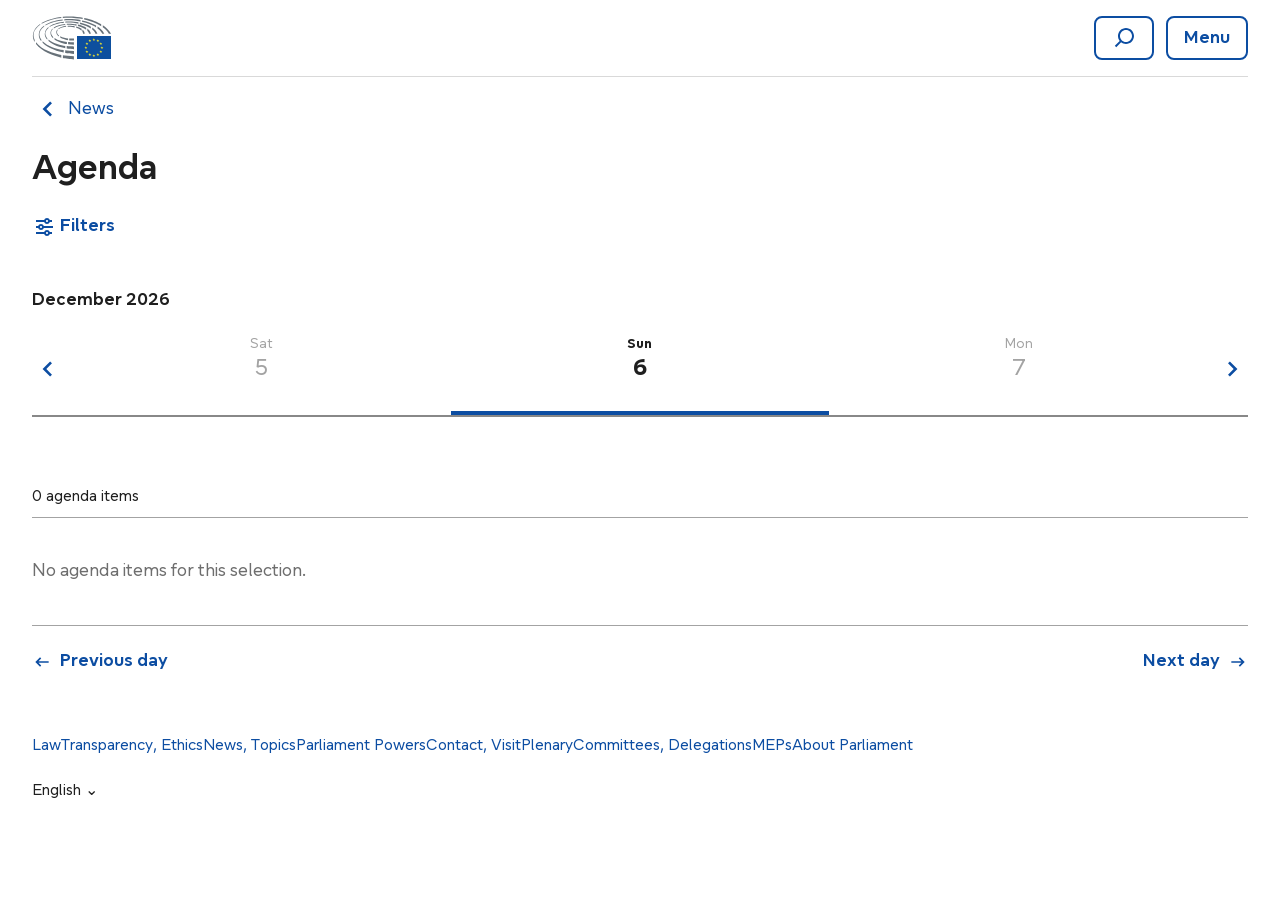
==== agenda-validated-mobile.html @ 8a0b5254 "EP prototype demo (desktop + mobile, one responsive site) Co-Authored-By: Claude Sonnet 5.5 <noreply" ====
<!DOCTYPE html>
<html lang="en">
<head>
<meta charset="UTF-8">
<meta name="viewport" content="width=380">
<title>EP Agenda — Validated version — Mobile (380px)</title>
<script>
  // Back to the desktop agenda when the window grows again — only if we got here from the desktop page (a mobile page opened directly stays mobile)
  (function () {
    var back = function () {
      var auto = false; try { auto = sessionStorage.getItem('agAutoMobile') === '1'; } catch (e) {}
      if (!auto) return;
      try { sessionStorage.removeItem('agAutoMobile'); } catch (e) {}
      location.replace('agenda-validated.html' + location.search + location.hash);
    };
    if (window.innerWidth >= 700) back();
    window.matchMedia('(min-width: 700px)').addEventListener('change', function (e) { if (e.matches) back(); });
  })();
</script>
<link rel="stylesheet" href="design-system/tokens/colors.css">
<link rel="stylesheet" href="design-system/tokens/spacing.css">
<link rel="stylesheet" href="design-system/tokens/typography.css">
<link rel="stylesheet" href="design-system/tokens/layout.css">
<link rel="stylesheet" href="agenda-components.css?v=82">
<link rel="stylesheet" href="agenda-validated.css?v=120">
<style>
  /* full-width page, no grey margins: the mobile layout fills whatever (narrow) window it is shown in */
  html, body { background: var(--ep-white); }
  body { margin: 0; }
  .m-frame { width: 100%; background: var(--ep-white); overflow: hidden; }
  .m-pad { padding-left: var(--ep-size-32); padding-right: var(--ep-size-32); }
  .m-header { display: flex; align-items: center; justify-content: space-between; padding-top: var(--ep-size-16); padding-bottom: var(--ep-size-16); }
  .m-header img { height: 44px; display: block; }
  .m-btns { display: flex; gap: var(--ep-size-12); }
  .m-btn { min-width: 44px; height: 44px; background: var(--ep-white); border: 2px solid var(--ep-blue-500); border-radius: var(--ep-radius-xs); color: var(--ep-blue-500); font-size: var(--ep-body-l-size); font-weight: 600; display: flex; align-items: center; justify-content: center; padding: 0 var(--ep-padding-l); }
  .m-sep { border-top: 1px solid var(--ep-grey-200); }
  .m-back { display: flex; align-items: center; gap: var(--ep-size-4); padding: var(--ep-size-16) 0; font-size: var(--ep-body-l-size); }
  h1 { margin: var(--ep-size-8) 0 var(--ep-size-24); font-size: var(--ep-heading-3xl-size); } /* 24px H1 -> Filters (redline) */
  .day-accordion-header { padding: var(--ep-size-16) 0; }
  .day-accordion-title { font-size: var(--ep-body-l-size); line-height: var(--ep-body-l-line); }
  /* Redline: Filters row is 24px high; 48px from Filters to the month label (24px to the panel when it is open) */
  /* Filters = full-screen cover-up on mobile (never an inline expand — hence no chevron on the toggle) */
  .m-filters-panel { position: fixed; top: 0; bottom: 0; left: 50%; transform: translateX(-50%); width: min(380px, 100%); background: var(--ep-white); z-index: 100; display: flex; flex-direction: column; }
  .m-filters-panel[hidden] { display: none; }
  .m-panel-header { display: flex; align-items: center; justify-content: space-between; padding: var(--ep-size-16) var(--ep-size-32); border-bottom: 1px solid var(--ep-grey-200); flex-shrink: 0; }
  .m-panel-back { appearance: none; background: none; border: none; cursor: pointer; display: inline-flex; align-items: center; gap: var(--ep-size-4); padding: 0; margin-left: calc(-1 * var(--ep-size-8)); font-family: var(--ep-font-family); font-size: var(--ep-body-l-size); font-weight: 600; color: var(--ep-blue-500); }
  .m-panel-back:hover { color: var(--ep-blue-800); }
  .m-panel-body { flex: 1; overflow-y: auto; padding: var(--ep-size-24) var(--ep-size-32) var(--ep-size-32); }
  .m-panel-footer { flex-shrink: 0; padding: var(--ep-size-16) var(--ep-size-32); border-top: 1px solid var(--ep-grey-200); }
  .m-cta { appearance: none; width: 100%; height: 52px; margin: 0; border: none; border-radius: var(--ep-radius-xs); background: var(--ep-blue-500); color: var(--ep-white); font-family: var(--ep-font-family); font-size: var(--ep-body-l-size); font-weight: 700; cursor: pointer; }
  .m-cta:hover { background: var(--ep-blue-800); }
  .ftoggle { height: var(--ep-size-24); line-height: var(--ep-size-24); font-weight: 600; font-size: var(--ep-body-l-size); display: flex; align-items: center; margin-bottom: var(--ep-size-48); }
  .ag-month { margin-top: 0; }
  .pagination { gap: var(--ep-gap-s); } .nav-btn { padding: var(--ep-padding-3xs) var(--ep-gap-s); } .nav-label { display: none; } /* mobile pagination: arrows only */
  body.is-range .ag-back { margin-top: 0; } /* Filters already carries the 48px */
  .ag-back { font-size: var(--ep-body-l-size); display: inline-flex; align-items: center; gap: var(--ep-size-8); margin-bottom: var(--ep-size-8); }
  .ag-day { flex-basis: calc(100% / 3); } /* 3 days visible on mobile */
  .ag-foot { display: flex; justify-content: space-between; padding-top: var(--ep-size-24); font-size: var(--ep-body-l-size); font-weight: 600; }
  .ag-foot a { display: inline-flex; align-items: center; gap: var(--ep-size-8); }
  .ag-footer { margin-top: var(--ep-size-32); padding-top: var(--ep-size-32); padding-bottom: var(--ep-size-32); }
  .ag-footer-nav { margin-bottom: var(--ep-size-24); }
</style>
</head>
<body>
<div class="m-frame">
  <header class="m-header m-pad">
    <a href="mobile-frame.html?p=homepage.html" aria-label="European Parliament — home"><img src="design-system/Ep_logo_mute.svg" alt="European Parliament"></a>
    <div class="m-btns"><button class="m-btn" type="button" aria-label="Search"><svg class="icon icon-24" viewBox="0 0 24 24"><path d="M13.99,2c-4.42,0-8,3.58-8,8,0,1.85.63,3.55,1.69,4.9l-4.85,4.85,1.41,1.41,4.85-4.85c1.35,1.05,3.05,1.69,4.9,1.69,4.42,0,8-3.58,8-8S18.41,2,13.99,2ZM13.99,16c-3.31,0-6-2.69-6-6s2.69-6,6-6,6,2.69,6,6-2.69,6-6,6Z"/></svg></button><button class="m-btn" type="button">Menu</button></div>
  </header>
  <div class="m-pad">
    <div class="m-sep"></div>
    <a class="m-back" href="#"><svg class="icon icon-32" viewBox="0 0 24 24"><polygon points="13.58 6.33 7.92 11.99 13.58 17.65 14.99 16.24 10.75 11.99 14.99 7.75 13.58 6.33"/></svg> News</a>
    <h1>Agenda</h1>
    <button class="ag-link-btn ftoggle" id="agFiltersToggle" type="button" aria-haspopup="dialog" aria-controls="agFilters"><svg class="icon icon-24" viewBox="0 0 24 24"><path d="M20.01,17.01h-2.19c-.41-1.16-1.51-2-2.82-2s-2.4.84-2.82,2H4v2h8.18c.41,1.16,1.51,2,2.82,2s2.4-.84,2.82-2h2.19v-2ZM15,19.01c-.55,0-1-.45-1-1s.45-1,1-1,1,.45,1,1-.45,1-1,1Z"/><path d="M21,11.01h-9.18c-.41-1.16-1.51-2-2.82-2s-2.4.84-2.82,2h-2.18v2h2.18c.41,1.16,1.51,2,2.82,2s2.4-.84,2.82-2h9.18v-2ZM9,13.01c-.55,0-1-.45-1-1s.45-1,1-1,1,.45,1,1-.45,1-1,1Z"/><path d="M20.01,5.01h-2.19c-.41-1.16-1.51-2-2.82-2s-2.4.84-2.82,2H4v2h8.18c.41,1.16,1.51,2,2.82,2s2.4-.84,2.82-2h2.19v-2ZM15,7.01c-.55,0-1-.45-1-1s.45-1,1-1,1,.45,1,1-.45,1-1,1Z"/></svg> Filters</button>

    <aside class="m-filters-panel" id="agFilters" role="dialog" aria-modal="true" aria-label="Filters" hidden>
      <div class="m-panel-header">
        <button class="m-panel-back" id="agFiltersBack" type="button"><svg class="icon icon-32" viewBox="0 0 24 24" aria-hidden="true"><polygon points="13.58 6.33 7.92 11.99 13.58 17.65 14.99 16.24 10.75 11.99 14.99 7.75 13.58 6.33"/></svg>Back</button>
        <a href="#" id="agClear" hidden>Clear filters ✕</a>
      </div>
      <div class="m-panel-body">
        <div class="ag-filter-group ag-filter-group--inline"><h3>Agenda view</h3>
        <label class="ag-opt"><input type="radio" name="agView" value="all" checked> All events</label>
        <label class="ag-opt"><input type="radio" name="agView" value="highlights"> Highlights</label></div>
        <div class="ag-filter-group"><h3>Event types</h3><div id="agTypes"></div></div>
        <div class="ag-filter-group"><h3>Date</h3>
        <div class="ag-field"><label class="ag-field-label" for="agFrom">From</label>
          <div class="dp-native-control"><input type="date" id="agFrom" class="dp-native-input"><span class="dp-native-icon" aria-hidden="true"><svg class="icon icon-20" viewBox="0 0 24 24"><path d="M16,5.01v-1h-2v1h-4v-1h-2v1h-3.99v15h15.99V5.01h-4ZM8,7.01v1h2v-1h4v1h2v-1h2v2H6.02v-2h1.99ZM6.02,18.01v-7h11.99v7H6.02Z"/></svg></span></div></div>
        <div class="ag-field"><label class="ag-field-label" for="agTo">To</label>
          <div class="dp-native-control"><input type="date" id="agTo" class="dp-native-input"><span class="dp-native-icon" aria-hidden="true"><svg class="icon icon-20" viewBox="0 0 24 24"><path d="M16,5.01v-1h-2v1h-4v-1h-2v1h-3.99v15h15.99V5.01h-4ZM8,7.01v1h2v-1h4v1h2v-1h2v2H6.02v-2h1.99ZM6.02,18.01v-7h11.99v7H6.02Z"/></svg></span></div></div></div>
      </div>
      <div class="m-panel-footer"><button class="m-cta" id="agShow" type="button">Show results</button></div>
    </aside>

    <p class="ag-month" id="agMonth"></p>
    <div class="ag-week" id="agWeekNav">
      <button class="ag-week-arrow" id="agPrevWeek" type="button" aria-label="Previous week"><svg class="icon icon-32" viewBox="0 0 24 24"><polygon points="13.58 6.33 7.92 11.99 13.58 17.65 14.99 16.24 10.75 11.99 14.99 7.75 13.58 6.33"/></svg></button>
      <div class="ag-week-days" id="agWeekDays"></div>
      <button class="ag-week-arrow" id="agNextWeek" type="button" aria-label="Next week"><svg class="icon icon-32" viewBox="0 0 24 24"><polygon points="10.42 6.33 16.08 11.99 10.42 17.65 9.01 16.24 13.25 11.99 9.01 7.75 10.42 6.33"/></svg></button>
    </div>
      <div class="ag-today-row"><button class="ag-center" id="agCenter" type="button" aria-label="Center on today"><span>Today</span><svg class="icon icon-20 ag-center-icon" viewBox="0 0 24 24" aria-hidden="true"><path d="M19.77 11.32A7.8 7.8 0 1 1 15.66 5.11" fill="none" stroke="currentColor" stroke-width="2" stroke-linecap="butt"/><path d="M18.58 6.66L12.93 7.06L15.75 1.76Z" fill="currentColor" stroke="none"/></svg></button></div>
    <a href="#" class="ag-back" id="agBack" hidden><svg class="icon icon-20" viewBox="0 0 24 24"><polygon points="20 11.01 7.83 11.01 11.08 7.76 9.66 6.35 4 12.01 9.66 17.67 11.07 16.25 7.83 13.01 20 13.01 20 11.01"/></svg> Back to single day</a>
    <div class="ag-meta"><p class="ag-count" id="agCount"></p></div>
      <hr class="divider" id="agRule">
    <div id="agList"></div>
    <nav class="pagination" id="agPager" aria-label="Pagination" hidden></nav>
    <nav class="ag-foot" id="agFoot" aria-label="Day navigation"></nav>
    <p class="ag-download"><svg class="icon icon-24" viewBox="0 0 24 24" style="color:var(--ep-blue-500)"><path d="M14.41,4.01H5v16h14v-11.41l-4.59-4.59ZM14,6.42l2.59,2.59h-2.59v-2.59ZM7,18.01V6.01h5s0,5,0,5h5v7H7Z"/></svg><a href="#" id="agDownload"></a></p>
  </div>
  <footer class="ag-footer m-pad">
    <div class="ag-footer-nav"><a href="#">Law</a><a href="#">Transparency, Ethics</a><a href="#">News, Topics</a><a href="#">Parliament Powers</a><a href="#">Contact, Visit</a><a href="#">Plenary</a><a href="#">Committees, Delegations</a><a href="#">MEPs</a><a href="#">About Parliament</a></div>
    <span class="ag-lang">English ⌄</span>
  </footer>
</div>
<script src="agenda-validated.js?v=120"></script>
</body>
</html>
---- design-system/tokens/colors.css ----
/*
  EP Design System — Color Tokens
  Source: design system reference tables (2026-09-04). Valeurs officielles.
*/

:root {
  /* Core Blue */
  --ep-blue-800: #012657; /* Buttons and links hover or focus states */
  --ep-blue-500: #0C4DA2; /* Default blue for most interactive elements */
  --ep-blue-200: #A9C5E8; /* Subtle UI accents in dark backgrounds */
  --ep-blue-100: #F2F8FF; /* Light backgrounds */

  /* Core Grey */
  --ep-grey-900: #1F1F1F; /* Dark text: headings and body text; interactive icons */
  --ep-grey-600: #6E6E6E; /* Secondary text */
  --ep-grey-500: #888888; /* Borders */
  --ep-grey-400: #A3A3A3; /* Separators; subtle UI accents */
  --ep-grey-200: #D9D9D9; /* Light background elements; inactive states */
  --ep-grey-100: #F2F2F2; /* Light backgrounds; inactive states backgrounds */
  --ep-white: #FFFFFF; /* Icons and text on dark backgrounds */

  /* Accent */
  --ep-purple-500: #681DA8; /* Visited links */
  --ep-accent-blue-500: #1E6CFF; /* Buttons and links active/focus state on light backgrounds */
  --ep-yellow-500: #FFF200; /* Subtle highlights; focus state on dark backgrounds */

  /* Alert — Red (Error) */
  --ep-red-100: #FFF3F2; /* Error message background */
  --ep-red-200: #FCB3B3; /* Error (disabled) states */
  --ep-red-500: #ED0000; /* Critical notifications elements */
  --ep-red-600: #C20000; /* Serious errors, critical notifications text */
  --ep-red-700: #960000; /* Error (hover) states */

  /* Alert — Orange (Warning) */
  --ep-orange-100: #FFF8F2; /* Warning message background */
  --ep-orange-500: #FB6B00; /* High-priority warning elements */
  --ep-orange-600: #A54500; /* High-priority warning text */

  /* Alert — Green (Success) */
  --ep-green-100: #F1FFF2; /* Success message background */
  --ep-green-500: #007800; /* Positive notifications elements */
  --ep-green-600: #006800; /* Prominent success text messages, positive notifications text */
}
---- design-system/tokens/spacing.css ----
/*
  EP Design System — Spacing Tokens
  Source: design system reference tables (2026-09-04). Valeurs officielles.
  Global tokens (ep-size-*) map to Padding, Radius, Gap and Margin alias tokens.
*/

:root {
  /* Global tokens */
  --ep-size-0: 0rem;
  --ep-size-1: 0.0625rem;
  --ep-size-2: 0.125rem;
  --ep-size-4: 0.25rem;
  --ep-size-8: 0.5rem;
  --ep-size-10: 0.625rem;
  --ep-size-12: 0.75rem;
  --ep-size-14: 0.875rem;
  --ep-size-16: 1rem;
  --ep-size-18: 1.125rem;
  --ep-size-20: 1.25rem;
  --ep-size-24: 1.5rem;
  --ep-size-28: 1.75rem;
  --ep-size-32: 2rem;
  --ep-size-36: 2.25rem;
  --ep-size-40: 2.5rem;
  --ep-size-44: 2.75rem;
  --ep-size-48: 3rem;
  --ep-size-56: 3.5rem;
  --ep-size-64: 4rem;
  --ep-size-80: 5rem;
  --ep-size-96: 6rem;
  --ep-size-160: 10rem;

  /* Gap (alias) */
  --ep-gap-2xs: var(--ep-size-4);   /* 4px */
  --ep-gap-xs: var(--ep-size-8);    /* 8px */
  --ep-gap-s: var(--ep-size-16);    /* 16px */
  --ep-gap-m: var(--ep-size-24);    /* 24px */
  --ep-gap-l: var(--ep-size-32);    /* 32px */
  --ep-gap-xl: var(--ep-size-48);   /* 48px */

  /* Margin (alias) */
  --ep-margin-3xs: var(--ep-size-4);   /* 4px */
  --ep-margin-2xs: var(--ep-size-8);   /* 8px */
  --ep-margin-xs: var(--ep-size-16);   /* 16px */
  --ep-margin-s: var(--ep-size-24);    /* 24px */
  --ep-margin-m: var(--ep-size-32);    /* 32px */
  --ep-margin-l: var(--ep-size-48);    /* 48px */
  --ep-margin-xl: var(--ep-size-64);   /* 64px */
  --ep-margin-2xl: var(--ep-size-96);  /* 96px */

  /* Padding (alias) */
  --ep-padding-3xs: var(--ep-size-4);   /* 4px */
  --ep-padding-2xs: var(--ep-size-8);   /* 8px */
  --ep-padding-xs: var(--ep-size-10);   /* 10px */
  --ep-padding-m: var(--ep-size-14);    /* 14px */
  --ep-padding-l: var(--ep-size-16);    /* 16px */
  --ep-padding-xl: var(--ep-size-24);   /* 24px */
  --ep-padding-2xl: var(--ep-size-32);  /* 32px */
  --ep-padding-3xl: var(--ep-size-48);  /* 48px */

  /* Radius (alias) */
  --ep-radius-2xs: var(--ep-size-4);  /* 4px */
  --ep-radius-xs: var(--ep-size-8);   /* 8px */
  --ep-radius-s: var(--ep-size-12);   /* 12px */
}
---- design-system/tokens/typography.css ----
/*
  EP Design System — Typography Tokens
  Source: design system reference tables (2026-09-04). Valeurs officielles.
  Font: Europea (variable) — files in design-system/fonts/
*/

@font-face {
  font-family: "Europea";
  src: url("../fonts/europeaweb.woff2") format("woff2-variations"),
       url("../fonts/europeaweb.woff2") format("woff2");
  font-weight: 100 900;
  font-style: normal;
  font-display: swap;
}

:root {
  --ep-font-family: "Europea", sans-serif;

  /* Headings */
  --ep-heading-3xl-size: 2.25rem;   /* 36px — H1 */
  --ep-heading-3xl-line: 2.625rem;  /* 42px */

  --ep-heading-2xl-size: 1.75rem;   /* 28px — H2 */
  --ep-heading-2xl-line: 2.375rem;  /* 38px */

  --ep-heading-xl-size: 1.5rem;     /* 24px — H3 */
  --ep-heading-xl-line: 1.75rem;    /* 28px */

  --ep-heading-l-size: 1.25rem;     /* 20px — H4 */
  --ep-heading-l-line: 1.75rem;     /* 28px */

  --ep-heading-m-size: 1.125rem;    /* 18px — H5 */
  --ep-heading-m-line: 1.5rem;      /* 24px */

  --ep-heading-s-size: 1rem;        /* 16px — H6 */
  --ep-heading-s-line: 1.5rem;      /* 24px */

  /* Body text */
  --ep-body-2xl-size: 1.75rem;      /* 28px — Lead paragraph */
  --ep-body-2xl-line: 2.188rem;     /* 35px */

  --ep-body-xl-size: 1.25rem;       /* 20px — Secondary paragraph */
  --ep-body-xl-line: 1.75rem;       /* 28px */

  --ep-body-l-size: 1.125rem;       /* 18px — Body paragraph */
  --ep-body-l-line: 1.75rem;        /* 28px */

  --ep-body-m-size: 1rem;           /* 16px — Supporting paragraph */
  --ep-body-m-line: 1.5rem;         /* 24px */

  --ep-body-s-size: 0.875rem;       /* 14px — Meta / caption */
  --ep-body-s-line: 1.25rem;        /* 20px */
}

/* Headings */
.ep-heading-3xl { font-family: var(--ep-font-family); font-size: var(--ep-heading-3xl-size); line-height: var(--ep-heading-3xl-line); font-weight: 600; }
.ep-heading-2xl { font-family: var(--ep-font-family); font-size: var(--ep-heading-2xl-size); line-height: var(--ep-heading-2xl-line); font-weight: 600; }
.ep-heading-xl  { font-family: var(--ep-font-family); font-size: var(--ep-heading-xl-size);  line-height: var(--ep-heading-xl-line);  font-weight: 600; }
.ep-heading-l   { font-family: var(--ep-font-family); font-size: var(--ep-heading-l-size);   line-height: var(--ep-heading-l-line);   font-weight: 600; }
.ep-heading-m   { font-family: var(--ep-font-family); font-size: var(--ep-heading-m-size);   line-height: var(--ep-heading-m-line);   font-weight: 600; }
.ep-heading-s   { font-family: var(--ep-font-family); font-size: var(--ep-heading-s-size);   line-height: var(--ep-heading-s-line);   font-weight: 600; }

/* Body text */
.ep-body-2xl { font-family: var(--ep-font-family); font-size: var(--ep-body-2xl-size); line-height: var(--ep-body-2xl-line); font-weight: 400; } /* Lead paragraph — hero sections, banners, 1–3 lines */
.ep-body-xl  { font-family: var(--ep-font-family); font-size: var(--ep-body-xl-size);  line-height: var(--ep-body-xl-line);  font-weight: 400; } /* Secondary paragraph — intro text, highlighted blocks */
.ep-body-l   { font-family: var(--ep-font-family); font-size: var(--ep-body-l-size);   line-height: var(--ep-body-l-line);   font-weight: 400; } /* Body paragraph — primary content-heavy text */
.ep-body-m   { font-family: var(--ep-font-family); font-size: var(--ep-body-m-size);   line-height: var(--ep-body-m-line);   font-weight: 400; } /* Supporting paragraph — sidebars, card descriptions */
.ep-body-s   { font-family: var(--ep-font-family); font-size: var(--ep-body-s-size);   line-height: var(--ep-body-s-line);   font-weight: 400; } /* Meta / caption — captions, disclaimers, timestamps */
---- design-system/tokens/layout.css ----
/*
  EP Design System — Layout / Grid Tokens
  Source: design system reference (2026-09-04).
  12-column grid, gap always 16px/1rem between columns (⚠️ the doc's own
  illustrations show 32px by mistake — correct value confirmed as 16px).
*/

:root {
  --ep-grid-columns: 12;
  --ep-grid-gap: 1rem; /* 16px — corrected from doc illustration error (32px) */

  --ep-breakpoint-sm: 480px;
  --ep-breakpoint-lg: 1176px;
}

.ep-grid {
  display: grid;
  grid-template-columns: repeat(var(--ep-grid-columns), 1fr);
  gap: var(--ep-grid-gap);
}

@media (max-width: 479px) {
  .ep-grid { grid-template-columns: 1fr; }
  .ep-grid > * { grid-column: 1 / -1 !important; }
}

.ep-col-3  { grid-column: span 3; }
.ep-col-4  { grid-column: span 4; }
.ep-col-6  { grid-column: span 6; }
.ep-col-8  { grid-column: span 8; }
.ep-col-12 { grid-column: span 12; }
---- agenda-components.css ----
/* Extracted verbatim from agenda-daily-committees-8.html — the shared component CSS (header, breadcrumb, h1, day-accordion + day-badge + dividers, event-item, day-nav, download-line, footer…). */
  * { box-sizing: border-box; }
  body {
    font-family: var(--ep-font-family);
    background: var(--ep-white);
    color: var(--ep-grey-900);
    margin: 0;
  }
  a { color: var(--ep-blue-500); }

  .wrap {
    max-width: 1176px;
    margin: 0 auto;
    padding: 0 var(--ep-size-24);
  }

  /* --- Header --- */
  .site-header-inner {
    display: flex;
    align-items: center;
    justify-content: space-between;
    padding-top: var(--ep-size-16);
    padding-bottom: var(--ep-size-16);
    border-bottom: var(--ep-size-2) solid var(--ep-grey-200); /* 2px — same content-width box as .results-bar, not the padded .wrap box */
  }
  .logo {
    display: flex;
    align-items: center;
    text-decoration: none;
    color: var(--ep-grey-900);
  }
  .logo-header {
    width: 199px;
    height: 46px;
    display: block;
  }
  .logo-text {
    display: flex;
    flex-direction: column;
    font-weight: 600;
    font-size: 18px;
    line-height: 24px;
    color: var(--ep-grey-600); /* #6E6E6E */
  }
  .site-header-actions {
    display: flex;
    align-items: center;
    gap: var(--ep-size-16);
  }
  .search-bar.search-bar--header {
    width: 420px;
    margin-bottom: 0;
  }
  .site-header-actions .menu-btn {
    min-height: var(--ep-size-44); /* match search-bar height */
    box-sizing: border-box;
  }
  .menu-btn {
    display: inline-flex;
    align-items: center;
    gap: var(--ep-size-8);
    background: var(--ep-white);
    border: var(--ep-size-2) solid var(--ep-blue-500);
    border-radius: var(--ep-radius-xs);
    padding: var(--ep-padding-2xs) var(--ep-padding-l);
    font-family: var(--ep-font-family);
    font-size: var(--ep-body-l-size); /* 18px */
    font-weight: 600;
    color: var(--ep-blue-500);
    cursor: pointer;
  }

  /* --- Icons (ep-iconography — solid fill, viewBox 0 0 24 24) --- */
  .icon {
    display: inline-block;
    flex-shrink: 0;
    fill: currentColor;
  }
  .icon-16 { width: 16px; height: 16px; }
  .icon-20 { width: 20px; height: 20px; }
  .icon-24 { width: 24px; height: 24px; }
  .icon-28 { width: 28px; height: 28px; }

  .breadcrumb {
    display: flex;
    align-items: center;
    gap: var(--ep-size-8);
    padding-top: var(--ep-size-16);
    font-size: var(--ep-body-m-size); /* 1rem / 16px */
    color: var(--ep-grey-900);
  }
  .breadcrumb a { color: var(--ep-blue-500); text-decoration: none; }
  .breadcrumb a:hover { text-decoration: underline; }
  .breadcrumb .crumb-sep { display: inline-flex; color: var(--ep-grey-900); }
  .breadcrumb .crumb-ellipsis { color: var(--ep-grey-600); }

  h1 {
    font-family: var(--ep-font-family);
    font-size: var(--ep-heading-3xl-size);
    line-height: var(--ep-heading-3xl-line);
    font-weight: 600;
    margin: var(--ep-size-48) 0 var(--ep-size-48); /* 48px above and below */
  }

  /* --- Search bar — input + button merged into one control (see visual-tests/date-picker.html .dp-control) --- */
  .search-bar {
    display: flex;
    align-items: stretch;
    min-height: var(--ep-size-44); /* 44px */
    border: var(--ep-size-2) solid var(--ep-grey-500); /* 2px */
    border-radius: var(--ep-radius-xs);
    background: var(--ep-white);
    overflow: hidden;
    margin-bottom: var(--ep-size-16);
  }
  .search-bar:focus-within {
    outline: 2px solid var(--ep-accent-blue-500);
    outline-offset: 2px;
  }
  .search-bar input[type="search"] {
    flex: 1;
    min-width: 0;
    border: none;
    outline: none;
    background: none;
    font-family: var(--ep-font-family);
    font-size: var(--ep-body-l-size);
    padding: 0 var(--ep-padding-l);
    color: var(--ep-grey-900);
  }
  .search-btn {
    display: inline-flex;
    align-items: center;
    gap: var(--ep-size-8);
    background: var(--ep-blue-500);
    color: var(--ep-white);
    border: none;
    flex-shrink: 0;
    padding: 0 var(--ep-padding-xl);
    font-family: var(--ep-font-family);
    font-size: var(--ep-body-l-size);
    font-weight: 600;
    cursor: pointer;
  }
  .search-btn:hover { background: var(--ep-blue-800); }

  /* --- Tabs (EP tabs component — see visual-tests/tabs.html) --- */
  .tabs {
    display: inline-flex;
    align-items: center;
    border-bottom: 2px solid var(--ep-grey-200);
    margin-bottom: var(--ep-size-32);
  }
  .tab {
    appearance: none;
    background: none;
    border: none;
    cursor: pointer;
    font-family: var(--ep-font-family);
    font-size: var(--ep-body-l-size);
    line-height: var(--ep-body-l-line);
    color: var(--ep-blue-500);
    padding: var(--ep-padding-2xs) var(--ep-padding-l); /* 8px 16px */
    border-radius: var(--ep-radius-2xs) var(--ep-radius-2xs) 0 0;
    margin-bottom: -2px;
    transition: background-color 120ms ease, color 120ms ease;
  }
  .tab:hover { background: var(--ep-blue-100); color: var(--ep-grey-900); }
  .tab.is-selected {
    color: var(--ep-grey-900);
    font-weight: 600;
    border-bottom: 4px solid var(--ep-blue-500);
  }
  .tab.is-selected:hover { background: var(--ep-blue-100); color: var(--ep-grey-900); }
  .tab-panel { margin-top: var(--ep-size-32); }
  .tab-panel[hidden] { display: none; }
  .tab-panel-placeholder {
    font-family: var(--ep-font-family);
    font-size: var(--ep-body-l-size);
    line-height: var(--ep-body-l-line);
    color: var(--ep-grey-600);
    margin: 0;
  }
  /* Committees/Delegations collapse entirely when inactive (hidden attribute, not
     reserved visibility) — each is now its own standalone row in the panel, so there's
     no sibling in the same row whose layout would jump when they appear/disappear. */
  /* --- Week day nav (based on .tabs) --- */
  /* Timeline grows to fill the row; the Calendar button sits fixed-width at the end. */
  .week-nav {
    display: flex;
    gap: var(--ep-grid-gap); /* 16px */
    align-items: center;
  }
  /* visibility (not display) toggled — the row's height stays reserved so nothing
     below it jumps when the link appears/disappears */
  .back-to-current {
    appearance: none;
    background: none;
    border: none;
    cursor: pointer;
    display: inline-flex;
    align-items: center;
    gap: var(--ep-size-8);
    margin-top: var(--ep-size-8); /* 8px below the timeline's divider */
    margin-bottom: var(--ep-size-16); /* 16px above the filters/column-header row */
    padding: 0;
    font-family: var(--ep-font-family);
    font-size: 14px;
    line-height: 20px;
    font-weight: 400;
    color: var(--ep-blue-500);
    visibility: hidden;
    opacity: 0;
    /* Fading out: opacity animates first, visibility switches to hidden only once
       that's done (so it doesn't just vanish mid-fade). Fading in overrides this
       below with no delay. */
    transition: opacity 200ms ease, visibility 0s linear 200ms;
  }
  .back-to-current:hover { color: var(--ep-blue-800); }
  .back-to-current.is-visible {
    visibility: visible;
    opacity: 1;
    transition: opacity 200ms ease;
  }
  .week-nav-days-col { flex: 1; min-width: 0; }
  /* The pill's own 16px top padding already creates the label-to-text gap, so the
     label itself needs no extra margin — avoids doubling up to 32px. */
  .week-nav-days-col .dp-native-label { margin-bottom: 0; }
  .week-nav-days {
    display: flex;
    align-items: center;
    gap: var(--ep-size-16);
    min-height: var(--ep-size-44);
    border-bottom: 2px solid var(--ep-grey-500); /* same grey as the select outline, for visibility */
  }
  /* --- Calendar button + date-range picker dropdown --- */
  .calendar-wrap { position: relative; flex-shrink: 0; }
  .calendar-toggle {
    appearance: none;
    display: inline-flex;
    align-items: center;
    gap: var(--ep-size-8);
    height: var(--ep-size-44);
    padding: 0 var(--ep-padding-l);
    border: var(--ep-size-2) solid var(--ep-blue-500);
    border-radius: var(--ep-radius-xs);
    background: var(--ep-white);
    color: var(--ep-blue-500);
    font-family: var(--ep-font-family);
    font-size: var(--ep-body-l-size);
    font-weight: 600;
    cursor: pointer;
  }
  .calendar-toggle:hover { background: var(--ep-blue-100); }
  .calendar-toggle .icon { color: var(--ep-blue-500); }
  .calendar-toggle-chevron { transition: transform 120ms ease; }
  .calendar-toggle[aria-expanded="true"] .calendar-toggle-chevron { transform: rotate(180deg); }

  .calendar-panel {
    position: absolute;
    top: calc(100% + var(--ep-margin-2xs)); /* 8px, matches the DS date-picker's own popup offset */
    right: 0;
    z-index: 30;
    display: flex;
    background: var(--ep-white);
    border: var(--ep-size-1) solid var(--ep-grey-500);
    border-radius: var(--ep-radius-xs);
    box-shadow: 0 4px 16px rgba(0, 0, 0, 0.16);
    overflow: hidden;
  }
  .calendar-panel[hidden] { display: none; }

  /* --- Calendar body — matches the DS Date picker spec (see visual-tests/date-picker.html):
       dp-nav/dp-select/dp-weekdays/dp-days/dp-day tokens, spacing and colours. The
       range-display header and the shortcuts rail below are this page's own addition
       on top of that spec (the spec itself is single-date, with no range or shortcuts). --- */
  /* 360px rather than the DS reference's 320px — with two selects (month AND year)
     side by side instead of a single field, 320 left "2026" clipped behind the
     chevron icon; the DS spec itself doesn't fix a container width. */
  .calendar-body { width: 360px; padding: var(--ep-padding-xl) var(--ep-padding-2xs); } /* 24px top/bottom, 8px sides */
  .calendar-range-display { display: flex; gap: var(--ep-gap-s); margin: 0 var(--ep-padding-2xs) var(--ep-size-48); }
  .cal-range-field { flex: 1; min-width: 0; }
  .cal-range-field label {
    display: block;
    margin-bottom: var(--ep-size-4);
    font-family: var(--ep-font-family);
    font-size: var(--ep-body-m-size);
    color: var(--ep-grey-900);
  }
  .cal-range-input-wrap {
    display: flex;
    align-items: center;
    min-height: var(--ep-size-44);
    border: var(--ep-size-2) solid var(--ep-grey-500);
    border-radius: var(--ep-radius-xs);
    padding: 0 var(--ep-padding-l);
    background: var(--ep-white);
  }
  .cal-range-input-wrap:hover { border-color: var(--ep-blue-800); }
  /* .is-active marks which of the two fields the next calendar click will fill —
     mirrors the real focus ring the reference shows moving from Start to End. */
  .cal-range-input-wrap.is-active {
    border-color: var(--ep-accent-blue-500);
    outline: 2px solid var(--ep-accent-blue-500);
    outline-offset: 2px;
  }
  .cal-range-input {
    flex: 1;
    min-width: 0;
    border: none;
    outline: none;
    background: none;
    font-family: var(--ep-font-family);
    font-size: var(--ep-body-m-size);
    color: var(--ep-grey-900);
  }
  .cal-range-icon { display: flex; align-items: center; justify-content: center; color: var(--ep-blue-500); flex-shrink: 0; }

  /* Rounded frame around the nav row + weekday header + day grid — this page's own
     addition, not in the DS spec (which leaves that block border-less). */
  .cal-grid-frame {
    border: var(--ep-size-2) solid var(--ep-grey-500);
    border-radius: var(--ep-radius-xs);
    padding: var(--ep-padding-l) 0;
  }
  .cal-nav { display: flex; align-items: center; padding: 0 var(--ep-padding-2xs); }
  .cal-nav-btn {
    appearance: none;
    background: none;
    border: none;
    cursor: pointer;
    color: var(--ep-blue-500);
    display: flex;
    align-items: center;
    justify-content: center;
    width: 24px;
    height: 24px;
    flex-shrink: 0;
  }
  .cal-nav-btn:hover { color: var(--ep-blue-800); }
  #calPrevMonth { margin-left: var(--ep-margin-s); margin-right: var(--ep-margin-2xs); } /* 24px / 8px */
  #calNextMonth { margin-left: var(--ep-margin-2xs); margin-right: var(--ep-margin-s); } /* 8px / 24px */
  .cal-select {
    appearance: none;
    font-family: var(--ep-font-family);
    font-size: var(--ep-body-m-size);
    color: var(--ep-grey-900);
    background: var(--ep-white) url("data:image/svg+xml;utf8,<svg xmlns='http://www.w3.org/2000/svg' viewBox='0 0 24 24'><polygon fill='%231F1F1F' points='17.66 10.42 12 16.08 6.34 10.42 7.76 9.01 12 13.25 16.24 9.01 17.66 10.42'/></svg>") no-repeat right 4px center;
    background-size: 24px;
    border: var(--ep-size-2) solid var(--ep-grey-500);
    border-radius: var(--ep-radius-xs);
    min-height: var(--ep-size-44);
    padding: 0 36px 0 var(--ep-padding-l);
    flex: 1;
    min-width: 0;
  }
  #calMonthSelect { margin-right: var(--ep-margin-xs); } /* 16px to year select */

  .cal-weekdays {
    display: grid;
    grid-template-columns: repeat(7, 1fr);
    gap: var(--ep-gap-s); /* 16px */
    margin-top: var(--ep-margin-s); /* 24px */
    padding: 0 var(--ep-padding-2xs);
    text-align: center;
    font-family: var(--ep-font-family);
    font-size: var(--ep-body-l-size);
    color: var(--ep-grey-600);
  }
  .cal-days {
    display: grid;
    grid-template-columns: repeat(7, 1fr);
    gap: var(--ep-gap-s);
    margin-top: var(--ep-gap-s);
    padding: 0 var(--ep-padding-2xs);
  }
  .cal-day-cell { position: relative; display: flex; align-items: center; justify-content: center; height: var(--ep-size-32); }
  /* Continuous band behind every in-range day — this page's own addition for the
     range picker; adjacent cells touch edge-to-edge within a week row so it reads
     as one unbroken bar, rounded off only at the two ends of the selection. */
  .cal-day-cell.in-range::before {
    content: '';
    position: absolute;
    inset: 0;
    background: var(--ep-blue-100);
    z-index: 0;
  }
  .cal-day-cell.range-start::before { border-radius: 50% 0 0 50%; }
  .cal-day-cell.range-end::before { border-radius: 0 50% 50% 0; }
  .cal-day-cell.range-start.range-end::before { border-radius: 50%; }
  .cal-day {
    position: relative;
    z-index: 1;
    width: var(--ep-size-32);
    height: var(--ep-size-32);
    margin: 0 auto;
    display: flex;
    align-items: center;
    justify-content: center;
    appearance: none;
    background: none;
    border: 2px solid transparent;
    border-radius: 50%;
    cursor: pointer;
    font-family: var(--ep-font-family);
    font-size: var(--ep-body-l-size);
    color: var(--ep-blue-500);
  }
  .cal-day:hover { background: var(--ep-blue-100); }
  .cal-day:focus-visible { border-color: var(--ep-accent-blue-500); outline: none; }
  .cal-day.is-today { font-weight: 600; }
  .cal-day.is-disabled { color: var(--ep-grey-400); cursor: not-allowed; pointer-events: none; }
  .cal-day.is-empty { visibility: hidden; pointer-events: none; }
  .cal-day.range-start, .cal-day.range-end {
    background: var(--ep-accent-blue-500);
    color: var(--ep-white);
  }
  .cal-day.range-start:hover, .cal-day.range-end:hover { background: var(--ep-blue-800); }

  .calendar-separator { border: none; border-top: 1px solid var(--ep-grey-400); margin: var(--ep-margin-s) var(--ep-padding-2xs); } /* 24px */
  .calendar-actions {
    display: flex;
    align-items: center;
    justify-content: space-between;
    padding: 0 var(--ep-padding-2xs);
  }
  .calendar-apply {
    appearance: none;
    cursor: pointer;
    border: none;
    background: var(--ep-blue-500);
    color: var(--ep-white);
    font-family: var(--ep-font-family);
    font-size: var(--ep-body-m-size);
    font-weight: 600;
    border-radius: var(--ep-radius-xs);
    padding: var(--ep-padding-xs) var(--ep-padding-xl);
  }
  .calendar-apply:hover { background: var(--ep-blue-800); }

  .calendar-shortcuts {
    display: flex;
    flex-direction: column;
    width: 200px;
    flex-shrink: 0;
    padding: var(--ep-size-16) 0;
    border-left: var(--ep-size-1) solid var(--ep-grey-500);
  }
  .calendar-shortcuts-title {
    margin: 0;
    padding: var(--ep-size-8) var(--ep-size-16) var(--ep-size-12);
    font-family: var(--ep-font-family);
    font-size: var(--ep-body-s-size);
    font-weight: 600;
    color: var(--ep-grey-600);
    text-transform: uppercase;
    letter-spacing: 0.02em;
  }
  .calendar-shortcut {
    appearance: none;
    background: none;
    border: none;
    cursor: pointer;
    text-align: left;
    padding: var(--ep-size-12) var(--ep-size-16);
    font-family: var(--ep-font-family);
    font-size: var(--ep-body-m-size);
    color: var(--ep-grey-900);
  }
  .calendar-shortcut:hover { background: var(--ep-blue-100); color: var(--ep-blue-500); }

  /* --- Date range, now a field inside the Filters panel — both From/To shown
       directly, no toggle --- */
  .filters-date-range-row {
    display: grid;
    grid-template-columns: repeat(2, 1fr);
    gap: var(--ep-grid-gap); /* 16px */
  }
  .filters-date-range-row .date-range-field { grid-column: span 1; min-width: 0; }
  .week-nav-arrow {
    appearance: none;
    background: none;
    border: none;
    cursor: pointer;
    display: inline-flex;
    align-items: center;
    justify-content: center;
    color: var(--ep-blue-500);
    padding: 0;
    flex-shrink: 0;
  }
  /* Arrows only scroll this strip — they never change the selected day/page.
     Only clicking a pill (or the bottom Previous/Next day links) navigates. */
  .week-days-scroll {
    display: flex;
    align-items: center;
    gap: 2px; /* a hairline break between pills so a run of selected days reads as
                 one segment per day, not a single unbroken bar */
    overflow-x: auto;
    scrollbar-width: none;
    flex: 1;
    min-width: 0;
    /* overflow-x:auto forces overflow-y to compute as auto too (CSS overflow spec),
       so anything a .week-day pill positions past this box's own bottom edge (like
       .week-day-today-label) would get clipped. Padding-bottom reserves real room
       for it inside the box; the matching negative margin-bottom cancels that extra
       height back out of .week-nav-days' own row sizing, so the arrows and the grey
       divider don't shift down. */
    padding-bottom: 32px;
    margin-bottom: -32px;
  }
  /* Fixed, non-shrinking pill width — the ~21 loaded days overflow-scroll behind the
     arrows instead of all being squeezed to fit, so only 7 show at a time on the
     full-width (12-col) timeline. */
  .week-day { flex: 0 0 auto; }
  .week-days-scroll::-webkit-scrollbar { display: none; }
  .week-day {
    position: relative; /* anchors .week-day-today-label below the whole strip */
    appearance: none;
    background: none;
    border: none;
    padding: 0; /* the browser's default <button> padding used to be overridden by the
                   padding that's now on .week-day-underline instead — without this
                   reset it re-appears, widening the outer pill past its underline */
    cursor: pointer;
    display: flex;
    flex-direction: column;
    align-items: center;
    font-family: var(--ep-font-family);
  }
  /* Everything that used to live directly on .week-day (padding/underline/radius)
     now lives on this inner wrapper, so a sibling can sit BELOW the underline —
     inside the same clickable pill, still scrolling with it — for today's label. */
  .week-day-underline {
    display: flex;
    flex-direction: column;
    align-items: center;
    gap: var(--ep-size-4);
    padding: var(--ep-size-16) var(--ep-size-56) var(--ep-size-20); /* wide horizontal padding spreads 7 days across the full-width timeline and — with zero gap between pills — becomes the underline itself, so it reads as one continuous bar with no white break between days; top/bottom padding (offset by the 4px selected-underline border) centers the chevrons on the day-name/day-number content and docks the pill's underline on the grey line */
    margin-bottom: -2px;
    border-bottom: 4px solid transparent;
    border-radius: var(--ep-radius-2xs) var(--ep-radius-2xs) 0 0;
    transition: background-color 120ms ease, color 120ms ease;
  }
  /* --- Hover previews the same 4px underline as the selected state, instead of a
       background fill --- */
  .week-day:not(.is-disabled):not(.is-selected):hover .week-day-underline { border-bottom-color: var(--ep-blue-200); }
  .week-day:not(.is-disabled):not(.is-selected):hover .week-day-name,
  .week-day:not(.is-disabled):not(.is-selected):hover .week-day-num { color: var(--ep-grey-900); }
  .week-day-name {
    font-size: var(--ep-body-l-size); /* 18px */
    line-height: var(--ep-body-l-line);
    color: var(--ep-blue-500);
  }
  .week-day-num {
    font-size: var(--ep-heading-xl-size); /* 24px */
    line-height: var(--ep-heading-xl-line);
    font-weight: 400;
    color: var(--ep-blue-500);
  }
  .week-day.is-selected .week-day-underline { border-bottom-color: var(--ep-blue-500); }
  .week-day.is-selected .week-day-name,
  .week-day.is-selected .week-day-num { color: var(--ep-grey-900); font-weight: 700; }
  /* Selected days with no events (weekends, or a weekday with nothing scheduled)
     stay part of the selected range but read as inactive — grey text, still under
     the same blue underline as the rest of the selected range. */
  .week-day.is-selected.is-empty .week-day-name,
  .week-day.is-selected.is-empty .week-day-num { color: var(--ep-grey-400); font-weight: 400; }
  .week-day.is-disabled { cursor: default; }
  .week-day.is-disabled .week-day-name,
  .week-day.is-disabled .week-day-num { color: var(--ep-grey-400); }
  /* Today's pill carries its own "Today" marker, positioned out of flow so it
     doesn't inflate that one pill's row height (which broke the shared grey
     baseline all pills' underlines sit on) — it renders below the whole strip,
     lined up under the pill, and still scrolls with it since it's absolutely
     positioned against the pill itself (position:relative), not the page. */
  .week-day-today-label {
    position: absolute;
    top: 100%;
    left: 50%;
    transform: translateX(-50%);
    margin-top: var(--ep-size-8); /* same 8px gap as the divider-to-button rhythm */
    font-size: 1rem; /* 16px */
    line-height: var(--ep-body-m-line);
    color: var(--ep-grey-900);
    white-space: nowrap;
    pointer-events: none;
  }

  /* Committees/Delegations keep their grid column reserved (visibility, not hidden)
     so the row's width and height never change when they toggle — nothing below jumps. */
  .event-type-row {
    display: grid;
    grid-template-columns: repeat(var(--ep-grid-columns), 1fr);
    gap: var(--ep-grid-gap); /* 16px */
  }
  .event-type-row .field { margin-bottom: 0; }
  .event-type-row .field--event-type { grid-column: span 6; }
  .event-type-row .field--committees,
  .event-type-row .field--delegations {
    grid-column: span 3;
    visibility: hidden;
  }
  .event-type-row .field--committees.is-active,
  .event-type-row .field--delegations.is-active {
    visibility: visible;
  }

  /* --- Filters — button + panel holding the event-type-row --- */
  .filters-row {
    display: flex;
    align-items: center;
    gap: var(--ep-size-24);
    margin-top: 0;
  }
  .filters-toggle {
    appearance: none;
    background: none;
    border: none;
    cursor: pointer;
    display: inline-flex;
    align-items: center;
    gap: var(--ep-size-8);
    font-family: var(--ep-font-family);
    font-size: 18px;
    font-weight: 600;
    color: var(--ep-blue-500);
    padding: 0;
    margin: 0;
  }
  .filters-toggle:hover { color: var(--ep-blue-800); }
  .filters-toggle .icon { color: var(--ep-blue-500); }
  .filters-toggle:hover .icon { color: var(--ep-blue-800); }
  .filters-panel[hidden] { display: none; }
  .filters-panel {
    margin-top: var(--ep-size-32);
    margin-bottom: var(--ep-gap-xl); /* 48px */
  }
  .filters-grid {
    display: grid;
    grid-template-columns: repeat(var(--ep-grid-columns), 1fr); /* 12 col */
    gap: var(--ep-gap-l) var(--ep-grid-gap); /* 32px row / 16px col */
    align-items: start;
  }
  .filters-grid .field { grid-column: span 4; margin-bottom: 0; }
  @media (max-width: 900px) { .filters-grid .field { grid-column: span 6; } }
  @media (max-width: 600px) { .filters-grid .field { grid-column: span 12; } }


  .filters-reset {
    appearance: none;
    background: none;
    border: none;
    cursor: pointer;
    font-family: var(--ep-font-family);
    font-size: var(--ep-body-l-size);
    font-weight: 400;
    color: var(--ep-blue-500);
    padding: 0;
    text-decoration: none;
  }
  .filters-reset:hover { color: var(--ep-blue-800); text-decoration: underline; }

  .link-button {
    appearance: none;
    background: none;
    border: none;
    cursor: pointer;
    flex-shrink: 0;
    white-space: nowrap;
    font-family: var(--ep-font-family);
    font-size: var(--ep-body-l-size);
    font-weight: 400;
    color: var(--ep-blue-500);
    padding: 0;
  }
  .link-button:hover { color: var(--ep-blue-800); }

  /* --- Filter sections: header + checkbox grid, default all shown --- */
  .filter-section { margin-bottom: var(--ep-size-32); }
  .filter-section h3 {
    font-family: var(--ep-font-family);
    font-size: var(--ep-body-l-size); /* 18px */
    line-height: var(--ep-body-l-line);
    font-weight: 600;
    color: var(--ep-grey-900);
    margin: 0 0 var(--ep-size-16);
  }
  .filter-checkboxes {
    display: grid;
    grid-template-columns: repeat(4, 1fr);
    gap: var(--ep-size-16) var(--ep-grid-gap);
  }
  @media (max-width: 900px) { .filter-checkboxes { grid-template-columns: repeat(2, 1fr); } }
  @media (max-width: 600px) { .filter-checkboxes { grid-template-columns: 1fr; } }
  .filter-checkbox-item {
    display: flex;
    align-items: flex-start;
    gap: var(--ep-size-12);
    font-family: var(--ep-font-family);
    font-size: var(--ep-body-m-size); /* 16px */
    line-height: var(--ep-body-m-line);
    color: var(--ep-grey-900);
    cursor: pointer;
  }

  .field label {
    display: block;
    font-family: var(--ep-font-family);
    font-size: var(--ep-body-l-size); /* 18px */
    line-height: var(--ep-body-l-line);
    font-weight: 400;
    color: var(--ep-grey-900);
    margin-bottom: var(--ep-size-16); /* 1rem */
  }
  .field-label-row {
    display: flex;
    align-items: center;
    justify-content: space-between;
    margin-bottom: var(--ep-padding-2xs); /* 8px */
  }

  .field--radio-group {
    display: flex;
    flex-direction: column;
    align-items: flex-start;
    gap: var(--ep-margin-2xs); /* 8px */
  }
  .field--radio-group > label { margin-bottom: 0; }
  .radio-options {
    display: flex;
    align-items: center;
    gap: var(--ep-size-24);
  }
  .radio-row {
    display: flex;
    align-items: center;
    gap: var(--ep-size-8);
    font-size: var(--ep-body-m-size);
  }
  .radio-row input { accent-color: var(--ep-blue-500); width: 16px; height: 16px; }
  .radio-row label { margin-bottom: 0; font-size: var(--ep-body-m-size); }
  .field-label-row label { margin-bottom: 0; }
  .select {
    appearance: none;
    display: flex;
    align-items: center;
    justify-content: space-between;
    width: 100%;
    min-height: var(--ep-size-44); /* 44px */
    font-family: var(--ep-font-family);
    font-size: var(--ep-body-l-size);
    color: var(--ep-grey-900);
    border: var(--ep-size-2) solid var(--ep-grey-500); /* 2px */
    border-radius: var(--ep-radius-xs); /* 8px */
    padding: 0 var(--ep-padding-l); /* 16px */
    background: var(--ep-white);
    cursor: pointer;
  }
  .select:focus-visible {
    outline: 2px solid var(--ep-accent-blue-500);
    outline-offset: 2px;
  }

  /* --- Multiselect (event type) --- */
  .multiselect { position: relative; }
  .multiselect-menu {
    position: absolute;
    top: calc(100% + var(--ep-gap-xs));
    left: 0;
    right: 0;
    background: var(--ep-white);
    border: 1px solid var(--ep-grey-200);
    border-radius: var(--ep-radius-xs);
    padding: var(--ep-size-16) 0;
    display: none;
    z-index: 10;
  }
  .multiselect.is-open .multiselect-menu { display: block; }
  .multiselect-option, .multiselect-select-all {
    display: flex;
    align-items: flex-start;
    gap: var(--ep-size-12);
    padding: var(--ep-size-12) var(--ep-padding-l);
    font-family: var(--ep-font-family);
    font-size: var(--ep-body-m-size);
    line-height: var(--ep-body-m-line);
    color: var(--ep-grey-900);
    cursor: pointer;
  }
  .multiselect-select-all {
    padding-bottom: var(--ep-size-16);
    margin-bottom: var(--ep-size-8);
  }
  .multiselect-option:hover, .multiselect-select-all:hover { background: var(--ep-blue-100); }

  /* Custom checkbox: blue square with white checkmark when checked */
  .checkbox { position: relative; width: 20px; height: 20px; flex-shrink: 0; margin-top: 2px; }
  .checkbox input {
    position: absolute;
    inset: 0;
    margin: 0;
    opacity: 0;
    cursor: pointer;
  }
  .checkbox-box {
    position: absolute;
    inset: 0;
    display: flex;
    align-items: center;
    justify-content: center;
    border: var(--ep-size-2) solid var(--ep-grey-500);
    border-radius: var(--ep-radius-2xs);
    background: var(--ep-white);
    pointer-events: none;
  }
  .checkbox-box svg { width: 14px; height: 14px; fill: var(--ep-white); display: none; }
  .checkbox input:checked + .checkbox-box {
    background: var(--ep-blue-500);
    border-color: var(--ep-blue-500);
  }
  .checkbox input:checked + .checkbox-box svg { display: block; }
  .checkbox input:focus-visible + .checkbox-box {
    outline: 2px solid var(--ep-accent-blue-500);
    outline-offset: 2px;
  }
  .select-label-wrap { display: flex; align-items: center; gap: var(--ep-size-8); min-width: 0; }
  .select-count-badge[hidden] { display: none; }
  .select-count-badge {
    display: inline-flex;
    align-items: center;
    justify-content: center;
    min-width: 24px;
    height: 24px;
    padding: 0 var(--ep-size-4);
    background: var(--ep-blue-200);
    color: var(--ep-grey-900);
    border-radius: var(--ep-radius-2xs);
    font-weight: 600;
    font-size: var(--ep-body-s-size);
    flex-shrink: 0;
  }
  .select-label-wrap span:last-child {
    overflow: hidden;
    text-overflow: ellipsis;
    white-space: nowrap;
  }

  /* --- Date picker field (see visual-tests/date-picker.html) --- */
  .dp-label {
    display: block;
    font-family: var(--ep-font-family);
    font-size: var(--ep-body-l-size);
    line-height: var(--ep-body-l-line);
    font-weight: 400;
    color: var(--ep-grey-900);
    margin-bottom: var(--ep-size-16); /* 1rem */
  }
  .dp-required { color: var(--ep-red-600); margin-left: 2px; }
  .dp-helper {
    font-family: var(--ep-font-family);
    font-size: var(--ep-body-l-size);
    line-height: var(--ep-body-l-line);
    color: var(--ep-grey-600);
    margin: 0 0 var(--ep-margin-xs); /* 16px */
  }
  .date-range-row {
    display: grid;
    grid-template-columns: repeat(var(--ep-grid-columns), 1fr);
    gap: var(--ep-grid-gap); /* 16px */
  }
  .date-range-field { grid-column: span 4; min-width: 0; }
  .dp-control {
    display: flex;
    align-items: stretch;
    min-height: var(--ep-size-44); /* 44px */
    border: var(--ep-size-2) solid var(--ep-grey-500); /* 2px */
    border-radius: var(--ep-radius-xs); /* 8px */
    background: var(--ep-white);
    overflow: hidden;
  }
  .dp-control:hover { border-color: var(--ep-blue-800); }
  .dp-control:focus-within {
    outline: 2px solid var(--ep-accent-blue-500);
    outline-offset: 2px;
  }
  .dp-field {
    flex: 1;
    min-width: 0;
    border: none;
    outline: none;
    background: none;
    font-family: var(--ep-font-family);
    font-size: var(--ep-body-l-size);
    color: var(--ep-grey-900);
    padding: 0 var(--ep-padding-l); /* 16px */
  }
  .dp-calendar-btn {
    display: flex;
    align-items: center;
    justify-content: center;
    width: var(--ep-size-44);
    flex-shrink: 0;
    border: none;
    cursor: pointer;
    background: var(--ep-blue-500);
    color: var(--ep-white);
  }
  .dp-calendar-btn:hover { background: var(--ep-blue-800); }

  /* --- Native date picker (week-nav variant — see visual-tests/agenda-daily-committees-mobile.html) --- */
  .dp-native-label {
    display: block;
    font-family: var(--ep-font-family);
    font-size: var(--ep-body-l-size); /* 18px */
    line-height: var(--ep-body-l-line);
    font-weight: 400;
    color: var(--ep-grey-900);
    margin-bottom: var(--ep-size-16); /* 1rem */
  }
  .dp-native-control {
    position: relative;
    display: flex;
    align-items: stretch;
    min-height: var(--ep-size-44); /* 44px */
    border: var(--ep-size-2) solid var(--ep-grey-500); /* 2px */
    border-radius: var(--ep-radius-xs); /* 8px */
    background: var(--ep-white);
    overflow: hidden;
  }
  .dp-native-control:hover { border-color: var(--ep-blue-800); }
  .dp-native-control:focus-within {
    outline: 2px solid var(--ep-accent-blue-500);
    outline-offset: 2px;
  }
  .dp-native-input {
    flex: 1;
    min-width: 0;
    border: none;
    outline: none;
    background: none;
    appearance: none;
    -webkit-appearance: none;
    font-family: var(--ep-font-family);
    font-size: var(--ep-body-l-size);
    color: var(--ep-grey-900);
    padding: 0 var(--ep-padding-l); /* 16px */
  }
  .dp-native-input::-webkit-calendar-picker-indicator {
    opacity: 0;
    position: absolute;
    inset: 0;
    width: 100%;
    height: 100%;
    cursor: pointer;
    margin: 0;
  }
  .dp-native-icon {
    display: flex;
    align-items: center;
    justify-content: center;
    width: var(--ep-size-44);
    flex-shrink: 0;
    background: var(--ep-blue-500);
    color: var(--ep-white);
    pointer-events: none;
  }

  .events-count {
    margin-top: var(--ep-size-48);
    margin-bottom: var(--ep-size-16);
    font-family: var(--ep-font-family);
    font-size: var(--ep-body-m-size);
    line-height: var(--ep-body-m-line);
    color: var(--ep-grey-900);
  }

  /* --- Test: column labels above the results list, aligned with .event-item's own
       12-col layout. "Type" doubles as the discreet filter trigger. --- */
  .events-list-header {
    display: grid;
    grid-template-columns: repeat(var(--ep-grid-columns), 1fr);
    gap: var(--ep-grid-gap); /* 16px */
    margin-bottom: var(--ep-size-4);
  }
  .elh-col {
    font-family: var(--ep-font-family);
    font-size: var(--ep-size-16); /* 1rem */
    font-weight: 600;
    color: var(--ep-grey-900); /* #1F1F1F */
  }
  .elh-time-col { grid-column: span 2; } /* same slot as .event-time below */
  .elh-main-col { grid-column: span 6; } /* same slot as .event-main below */
  .elh-type-col { grid-column: span 2; } /* same slot as .event-type below */
  .elh-stream-col { grid-column: span 2; } /* same slot as .event-stream below */
  .elh-type-select .select {
    min-height: auto;
    width: auto;
    border: none;
    padding: 0;
    background: none;
    justify-content: flex-start;
    gap: var(--ep-size-8);
    font-size: var(--ep-size-16); /* 1rem */
    font-weight: 600;
    color: var(--ep-blue-500);
  }
  .elh-type-select .select:hover { color: var(--ep-blue-800); }
  .elh-type-select .select svg { width: 28px; height: 28px; fill: currentColor !important; } /* same size as the timeline's .icon-28 arrows */
  .elh-type-select .select-count-badge {
    min-width: 18px;
    height: 18px;
    font-size: 11px;
  }
  .elh-type-select .multiselect-menu { width: max-content; min-width: 100%; right: 0; }

  /* --- Event item — 12-col grid (see visual-tests/event-item.html) --- */
  /* The divider starts under the title column (col 3), not under the time column,
     so it reads as belonging to the event content rather than spanning the full row. */
  .event-item {
    position: relative;
    display: grid;
    grid-template-columns: repeat(var(--ep-grid-columns), 1fr);
    gap: var(--ep-grid-gap); /* 16px */
    padding: var(--ep-padding-xl) 0; /* 24px top/bottom */
    --event-divider-start: calc(2 * ((100% - 11 * var(--ep-grid-gap)) / 12) + 2 * var(--ep-grid-gap));
  }
  .event-item::before {
    content: '';
    position: absolute;
    top: 0;
    left: var(--event-divider-start);
    right: 0;
    border-top: 1px solid var(--ep-grey-200);
  }
  .events-list { margin-top: 0; }
  /* The very first item's top divider spans the full 12-col grid (it's the boundary
     of the whole list, not a separator between two content rows). */
  .events-list .event-item:first-child::before { left: 0; }
  .events-list .event-item:last-child::after {
    content: '';
    position: absolute;
    bottom: 0;
    left: var(--event-divider-start);
    right: 0;
    border-bottom: 1px solid var(--ep-grey-200);
  }

  /* --- Day accordion (monthly/weekly overview) --- */
  .month-divider { margin-top: var(--ep-size-48); margin-bottom: var(--ep-size-24); }
  .month-divider h2 {
    font-family: var(--ep-font-family);
    font-size: var(--ep-heading-2xl-size);
    line-height: var(--ep-heading-2xl-line);
    font-weight: 600;
    color: var(--ep-grey-900);
    margin: 0;
  }

  .day-accordion-item { border-top: 1px solid var(--ep-grey-200); }
  .day-accordion-item:last-child { border-bottom: 1px solid var(--ep-grey-200); }
  /* Test: a second divider right under the day heading, same weight/color and same
     10-column span (cols 3–12) as the hairline between events below (e.g. TRAN /
     SEDE+TRAN) — reads as one consistent divider system top to bottom. */
  .day-accordion-divider {
    display: grid;
    grid-template-columns: repeat(var(--ep-grid-columns), 1fr);
    gap: var(--ep-grid-gap);
    margin-bottom: var(--ep-size-24);
  }
  .day-accordion-divider span { grid-column: 3 / span 10; border-top: 1px solid var(--ep-grey-200); }
  .day-accordion-header {
    appearance: none;
    background: none;
    border: none;
    cursor: pointer;
    width: 100%;
    display: flex;
    align-items: center;
    justify-content: space-between;
    padding: var(--ep-size-24) 0;
    font-family: var(--ep-font-family);
    text-align: left;
  }
  /* Test: a day-number badge so each day breaks up the feed more than plain text
     alone — the number is language-neutral, so it carries the "stand out" job
     while the weekday/month/year text (translated per locale) sits beside it. */
  .day-accordion-heading { display: flex; align-items: center; gap: var(--ep-size-16); min-width: 0; }
  .day-badge {
    flex-shrink: 0;
    width: var(--ep-size-56); /* sized up to give the 36px number room to breathe */
    height: var(--ep-size-56);
    display: flex;
    align-items: center;
    justify-content: center;
    border: none;
    outline: 3px solid var(--ep-blue-500); /* test: outline instead of a border — no 3px token in the spacing scale (jumps 2→4), so literal px here */
    border-radius: var(--ep-radius-xs);
    font-family: var(--ep-font-family);
    font-weight: 700;
    font-size: 36px;
    line-height: 1;
    padding-top: var(--ep-size-4); /* the digit's own font metrics sit slightly high in the box — nudge down to visually center it */
    color: var(--ep-grey-900);
  }
  .day-accordion-title {
    font-family: var(--ep-font-family);
    font-size: var(--ep-heading-xl-size); /* 24px — H3 */
    line-height: var(--ep-heading-xl-line);
    font-weight: 600;
    color: var(--ep-grey-900);
    margin: 0;
  }
  .day-accordion-count {
    font-weight: 400;
    color: var(--ep-grey-600);
  }
  .day-accordion-header .icon {
    color: var(--ep-blue-500);
    transition: transform 120ms ease;
  }
  .day-accordion-header[aria-expanded="true"] .icon { transform: rotate(180deg); }
  /* Days with nothing scheduled: no chevron to click (is-static drops the
     pointer cursor), everything reads in ep-grey-600 (#6E6E6E) instead of the
     normal grey-900/blue-500, and a plain note replaces the event list. */
  .day-accordion-header.is-static { cursor: default; }
  .day-accordion-item.is-empty .day-badge { outline-color: var(--ep-grey-600); color: var(--ep-grey-600); }
  .day-accordion-item.is-empty .day-accordion-title { color: var(--ep-grey-600); }
  /* Title (28px line-height) + 4px gap + note (24px line-height) = 56px — exactly
     the day-badge's own height, so the stacked text never runs taller than the frame. */
  .day-accordion-empty-text { display: flex; flex-direction: column; gap: var(--ep-size-4); min-width: 0; }
  .day-accordion-empty-note {
    margin: 0;
    font-family: var(--ep-font-family);
    font-size: var(--ep-body-m-size);
    line-height: var(--ep-body-m-line);
    color: var(--ep-grey-600);
  }
  .day-accordion-body { padding: 0 0 var(--ep-size-24); }
  .day-accordion-body[hidden] { display: none; }
  .day-accordion-body .events-list { margin-top: 0; }
  .day-accordion-body .events-list .event-item:first-child { padding-top: 0; }
  .day-accordion-body .events-list .event-item:first-child::before { display: none; }
  .day-accordion-body .events-list .event-item:last-child::after { display: none; }

  .event-time {
    grid-column: span 2;
    font-size: var(--ep-body-l-size); /* 18px */
    line-height: var(--ep-body-l-line);
    font-weight: 600;
    color: var(--ep-grey-900);
  }
  .event-main { grid-column: span 6; }
  .event-title {
    display: block;
    font-size: var(--ep-body-l-size); /* 18px */
    line-height: var(--ep-body-l-line);
    font-weight: 600;
    color: var(--ep-grey-900);
    margin-bottom: var(--ep-size-4);
  }
  .event-location {
    font-size: var(--ep-body-m-size); /* 16px — description */
    line-height: var(--ep-body-m-line);
    color: var(--ep-grey-900);
  }
  .event-expand {
    appearance: none;
    background: none;
    border: none;
    cursor: pointer;
    display: inline-flex;
    align-items: center;
    gap: var(--ep-size-4);
    margin-top: var(--ep-size-12);
    padding: 0;
    font-family: var(--ep-font-family);
    font-size: var(--ep-body-m-size); /* 16px */
    line-height: var(--ep-body-m-line);
    color: var(--ep-grey-900);
  }
  .event-expand .icon { color: var(--ep-blue-500); transition: transform 120ms ease; }
  .event-expand[aria-expanded="true"] .icon { transform: rotate(90deg); }
  .event-detail {
    grid-column: 3 / span 6; /* aligns under .event-main */
    font-size: var(--ep-body-m-size);
    line-height: var(--ep-body-m-line);
    color: var(--ep-grey-900);
    padding-top: var(--ep-size-8);
  }
  .event-detail[hidden] { display: none; }
  .event-detail p { margin: 0 0 var(--ep-size-16); }
  .event-detail p:last-child { margin-bottom: 0; }
  .plenary-topic { margin-bottom: var(--ep-size-16); }
  .plenary-topic:last-child { margin-bottom: 0; }
  .event-detail p.plenary-topic-title, .event-detail p.plenary-topic-report { margin: 0 0 var(--ep-size-8); color: var(--ep-grey-900); }
  .plenary-topic-file a { color: var(--ep-blue-500); text-decoration: none; }
  .plenary-topic-file a:hover { text-decoration: underline; }

  .event-type {
    grid-column: span 2;
    text-align: left;
    white-space: nowrap;
    font-size: var(--ep-body-l-size); /* 18px */
    line-height: var(--ep-body-l-line);
    color: var(--ep-grey-900);
  }
  .event-stream { grid-column: span 2; text-align: left; }
  .event-stream a, .event-stream span {
    font-size: var(--ep-body-l-size); /* 18px */
    line-height: var(--ep-body-l-line);
  }
  .event-stream a { color: var(--ep-blue-500); text-decoration: none; }
  .event-stream a:hover { text-decoration: underline; }
  .event-stream .live { display: inline-flex; align-items: center; gap: var(--ep-size-8); color: var(--ep-red-500); font-weight: 600; }
  .event-stream .live-dot { width: 8px; height: 8px; border-radius: 50%; background: var(--ep-red-500); }
  .event-stream .upcoming { color: var(--ep-blue-500); }

  /* --- Day navigation + download line --- */
  .day-nav {
    display: flex;
    align-items: center;
    gap: var(--ep-size-32);
    padding-top: var(--ep-size-48);
  }
  .day-nav a {
    display: inline-flex;
    align-items: center;
    gap: var(--ep-size-8);
    font-size: var(--ep-body-l-size); /* 18px */
    font-weight: 600;
    color: var(--ep-blue-500);
    text-decoration: none;
  }
  .day-nav a:hover { color: var(--ep-blue-800); text-decoration: underline; }
  .day-nav a .icon { color: var(--ep-blue-500); }
  .day-nav a:hover .icon { color: var(--ep-blue-800); }
  .download-line {
    display: flex;
    align-items: center;
    gap: var(--ep-size-8);
    padding-top: var(--ep-size-48);
    padding-bottom: var(--ep-size-64);
  }
  .download-line .icon { color: var(--ep-blue-500); flex-shrink: 0; }
  .download-line a {
    display: inline-flex;
    align-items: center;
    font-size: var(--ep-body-l-size); /* 18px */
    color: var(--ep-blue-500);
    text-decoration: none;
  }
  .download-line a:hover { color: var(--ep-blue-800); text-decoration: underline; }
  .download-line .file-size {
    color: var(--ep-grey-900);
    background: var(--ep-grey-100);
    font-size: var(--ep-body-s-size); /* 14px */
    padding: var(--ep-padding-3xs) var(--ep-padding-2xs);
    border-radius: var(--ep-radius-2xs);
  }

  /* --- Footer --- */
  .site-footer { background: var(--ep-blue-500); color: var(--ep-white); margin-top: var(--ep-size-32); }
  .footer-top {
    display: flex;
    align-items: flex-start;
    justify-content: space-between;
    padding: var(--ep-size-32) 0;
    border-bottom: 1px solid rgba(255,255,255,0.25);
  }
  .footer-nav { display: flex; flex-direction: column; gap: var(--ep-size-12); }
  .footer-nav-row { display: flex; gap: var(--ep-size-32); flex-wrap: wrap; }
  .footer-nav-row a { color: var(--ep-white); text-decoration: none; font-size: var(--ep-body-m-size); }
  .footer-nav-row a:hover { text-decoration: underline; }
  .lang-select {
    display: inline-flex;
    align-items: center;
    gap: var(--ep-size-8);
    border: 1px solid var(--ep-white);
    border-radius: var(--ep-radius-xs);
    padding: var(--ep-padding-3xs) var(--ep-padding-l);
    font-size: var(--ep-body-m-size);
    color: var(--ep-white);
  }
  .footer-bottom {
    display: flex;
    align-items: center;
    justify-content: space-between;
    padding: var(--ep-size-24) 0;
  }
  .footer-logo { display: flex; align-items: flex-end; gap: var(--ep-size-12); }
  .footer-logo .logo-text { color: var(--ep-white); font-size: 18px; line-height: 24px; }
  .footer-logo-mark { height: 24px; width: auto; display: block; }
  .footer-links { display: flex; gap: var(--ep-size-24); flex-wrap: wrap; }
  .footer-links a { color: var(--ep-white); text-decoration: none; font-size: var(--ep-body-s-size); }
  .footer-links a:hover { text-decoration: underline; }
---- agenda-validated.css ----
:root { --ag-capsule-w: var(--ep-size-56); --ag-capsule-h: var(--ep-size-64); } /* day capsule: same component in the timeline and in the results list */
* { box-sizing: border-box; }
body { margin: 0; font-family: var(--ep-font-family); color: var(--ep-grey-900); background: var(--ep-white); }
a { color: var(--ep-blue-500); text-decoration: none; }
a:hover { text-decoration: underline; }
button { font-family: var(--ep-font-family); }
[hidden] { display: none !important; }
.icon { display: inline-block; flex-shrink: 0; fill: currentColor; }
.icon-16 { width: 16px; height: 16px; } .icon-20 { width: 20px; height: 20px; } .icon-24 { width: 24px; height: 24px; } .icon-32 { width: 32px; height: 32px; }

h1 {
  font-size: var(--ep-heading-3xl-size);
  line-height: var(--ep-heading-3xl-line);
  font-weight: 600;
  margin: var(--ep-size-48) 0 0; /* 48px before the H1 */
}

/* --- Filters --- */
.ag-filters h2, .ag-filters h3 { margin: 0; font-size: var(--ep-body-l-size); line-height: var(--ep-body-l-line); font-weight: 600; }
.ag-filter-group { margin-top: var(--ep-size-32); }
.ag-filter-group:first-child { margin-top: 0; }
.ag-filter-group h3 { margin-bottom: var(--ep-size-12); }
.ag-opt { display: flex; align-items: flex-start; gap: var(--ep-size-8); margin-bottom: var(--ep-size-12); font-size: var(--ep-body-l-size); line-height: var(--ep-body-l-line); cursor: pointer; }
.ag-opt input { width: 18px; height: 18px; margin: calc((var(--ep-body-l-line) - 18px) / 2) 0 0;   /* top-aligned, centred on the first line */ accent-color: var(--ep-blue-500); flex-shrink: 0; }
.ag-field-label { display: block; font-size: var(--ep-body-l-size); line-height: var(--ep-body-l-line); color: var(--ep-grey-600); margin-bottom: var(--ep-size-4); }
.ag-field { margin-bottom: var(--ep-size-12); }
.dp-native-control {
  position: relative; display: flex; align-items: stretch;
  min-height: var(--ep-size-44);
  border: var(--ep-size-2) solid var(--ep-grey-500);
  border-radius: var(--ep-radius-xs);
  background: var(--ep-white); overflow: hidden;
}
.dp-native-control:hover { border-color: var(--ep-blue-800); }
.dp-native-control:focus-within { outline: 2px solid var(--ep-accent-blue-500); outline-offset: 2px; }
.dp-native-input {
  flex: 1; min-width: 0; border: none; outline: none; background: none; appearance: none; -webkit-appearance: none;
  font-family: var(--ep-font-family); font-size: var(--ep-body-l-size); color: var(--ep-grey-900); padding: 0 var(--ep-padding-l);
}
.dp-native-input::-webkit-calendar-picker-indicator { opacity: 0; position: absolute; inset: 0; width: 100%; height: 100%; cursor: pointer; margin: 0; }
.dp-native-icon { display: flex; align-items: center; justify-content: center; width: var(--ep-size-44); flex-shrink: 0; background: var(--ep-blue-500); color: var(--ep-white); pointer-events: none; }
.ag-btn {
  appearance: none; border: none; cursor: pointer;
  background: var(--ep-blue-500); color: var(--ep-white);
  border-radius: var(--ep-radius-xs);
  padding: var(--ep-padding-xs) var(--ep-padding-xl);
  font-size: var(--ep-body-l-size); font-weight: 600;
  margin-top: var(--ep-size-16);
}
.ag-btn:hover { background: var(--ep-blue-800); }
.ag-link-btn { appearance: none; background: none; border: none; padding: 0; cursor: pointer; color: var(--ep-blue-500); font-size: var(--ep-body-l-size); display: inline-flex; align-items: center; gap: var(--ep-size-4); }
.ag-link-btn:hover { color: var(--ep-blue-800); }

/* --- Month + week timeline (scrolling strip, reused from the earlier timeline) --- */
.ag-month { font-size: var(--ep-body-l-size); line-height: var(--ep-body-l-line); font-weight: 600; margin: var(--ep-size-48) 0 var(--ep-size-8); }
.ag-week { display: flex; align-items: center; gap: var(--ep-size-8); padding-bottom: var(--ep-size-2); background: linear-gradient(var(--ep-grey-500), var(--ep-grey-500)) left bottom / 100% 2px no-repeat; } /* 2px baseline drawn in the bottom padding: the pills' 4px blue underline sits right above it, so a full 4px of blue is always visible (never covering the grey line) */
.ag-week-arrow { appearance: none; background: none; border: none; cursor: pointer; color: var(--ep-blue-500); padding: 0; display: flex; flex-shrink: 0; }
.ag-week-arrow:hover { color: var(--ep-blue-800); }
/* overflow-y hidden: the underline is inside the strip's box, so it can never scroll vertically */
.ag-week-days { flex: 1; min-width: 0; display: flex; overflow-x: auto; overflow-y: hidden; scrollbar-width: none;
  /* 24px fade on both ends, next to the arrows: tells you there are more days to scroll to */
  -webkit-mask-image: linear-gradient(to right, transparent, #000 var(--ep-size-24), #000 calc(100% - var(--ep-size-24)), transparent);
          mask-image: linear-gradient(to right, transparent, #000 var(--ep-size-24), #000 calc(100% - var(--ep-size-24)), transparent); }
.ag-week-days::-webkit-scrollbar { display: none; }
.ag-day {
  flex: 0 0 calc(100% / 7);
  appearance: none; background: none; cursor: pointer;
  display: flex; justify-content: center;
  padding: 0;
  margin-bottom: 0;
  border: none; border-bottom: 4px solid transparent; /* selected = 4px underline, like the tabs */
  color: var(--ep-blue-500);
}
.ag-day-box {
  /* same component as the .day-badge in the results list (56x64 + 4px contour), at every viewport width */
  box-sizing: content-box;
  width: var(--ag-capsule-w); height: var(--ag-capsule-h);
  display: flex; flex-direction: column; align-items: center; justify-content: center; gap: 0;
  margin-bottom: var(--ep-size-16); /* 16px between the capsule and the underline */
  border: 4px solid transparent; border-radius: var(--ep-radius-xs);
}
.ag-day-name { font-size: 14px; line-height: 20px; }
.ag-day-num { font-size: 24px; line-height: 28px; }
.ag-day:hover:not(.is-selected):not(:disabled) { border-bottom-color: var(--ep-blue-200); color: var(--ep-grey-900); }
.ag-day.is-selected { border-bottom-color: var(--ep-blue-500); color: var(--ep-grey-900); font-weight: 700; }
/* current day = no frame, just bold text */
.ag-day.is-today { font-weight: 700; }
.ag-day:disabled { color: var(--ep-grey-400); cursor: default; }

/* count + "Center on today" share one row, 16px under the timeline */
.ag-meta { display: flex; align-items: center; justify-content: space-between; gap: var(--ep-size-16); margin: var(--ep-size-32) 0 var(--ep-size-8); }   /* 32px under the timeline, 8px above the divider */
.ag-count { font-size: var(--ep-body-m-size); line-height: var(--ep-body-m-line); margin: 0; }
/* the divider that used to sit under the count is gone: no hairline above the first day (days further down keep theirs) */
#agList .day-accordion-item:first-child { border-top: none; }

/* --- Day heading: reuses .day-accordion-item / .day-badge from the shared components; only the
       badge content changes (3-letter day 14px + date 24px, both bold) and the divider spans full width --- */
.day-badge--weekday { width: var(--ag-capsule-w); height: var(--ag-capsule-h); flex-direction: column; font-size: 24px; line-height: 28px; padding-top: 0; gap: 0; }
.day-badge--weekday small { font-size: 14px; line-height: 20px; font-weight: 700; }
.day-badge--weekday b { font-size: 24px; line-height: 28px; font-weight: 700; }
.day-accordion-divider { display: none; } /* no line after the day heading */
.day-accordion-item { border-bottom: none; }
.ag-day-group + .ag-day-group { margin-top: 0; }

/* --- Result item (same label model as the Transparency pages: "Label: value") --- */
.ag-item { padding: var(--ep-padding-xl) 0; }
/* Divider component, copied from visual-tests/divider.html: <hr class="divider"> = 1px ep-grey-400, solid by default; no margin of its own */
.divider { border: none; border-top: 1px solid var(--ep-grey-400); margin: 0; }
.divider--dashed { border-top-style: dashed; }
.day-accordion-body .events-list .ag-item:first-child { padding-top: 0; }
.ag-time { font-size: var(--ep-body-l-size); line-height: var(--ep-body-l-line); font-weight: 700; margin-bottom: var(--ep-size-8); }
.ag-title { margin: 0; font-size: var(--ep-body-l-size); line-height: var(--ep-body-l-line); font-weight: 700; }
.ag-line { margin: 0; font-size: var(--ep-body-l-size); line-height: var(--ep-body-l-line); }
.ag-more { margin-top: var(--ep-size-8); font-size: var(--ep-body-l-size); }
.ag-more .icon { transition: transform 120ms ease; }
.ag-more[aria-expanded="true"] .icon { transform: rotate(180deg); }
.ag-more-panel { margin-top: var(--ep-size-12); }
.ag-more-panel[hidden] { display: none; }
.ag-topic { margin: 0 0 var(--ep-size-12); font-size: var(--ep-body-l-size); line-height: var(--ep-body-l-line); }
.ag-topic b { display: block; font-weight: 700; } /* no extra margin: same line-to-line rhythm as the item titles */
.ag-media { margin-top: var(--ep-size-16); font-size: var(--ep-body-l-size); line-height: var(--ep-body-l-line); }
.ag-media b { display: block; margin-bottom: var(--ep-size-8); font-weight: 400; }   /* Media coverage / Related links labels: regular weight */
.ag-media a { display: block; margin-bottom: var(--ep-size-8); }
.ag-empty { padding: var(--ep-size-24) 0; color: var(--ep-grey-600); font-size: var(--ep-body-l-size); }


/* "Center on today" — space stays reserved; fades in once today's pill is out of view */
.ag-center {
  appearance: none; background: none; border: none; padding: 0; cursor: pointer;
  display: inline-flex; align-items: center; gap: var(--ep-size-8); margin: 0; flex-shrink: 0;
  font-size: var(--ep-body-l-size); line-height: var(--ep-body-l-line); color: var(--ep-blue-500);
  visibility: hidden; opacity: 0; transition: opacity 200ms ease, visibility 0s linear 200ms;
}
.ag-center:hover { color: var(--ep-blue-800); }
.ag-center .ag-center-icon { color: var(--ep-grey-500); } /* grey refresh icon after the label: stroked arc + solid arrowhead, 100deg gap between them */
.ag-center.is-visible { visibility: visible; opacity: 1; transition: opacity 200ms ease; }

/* EP logo is 199 wide */
.logo-header { width: 199px; }

/* Day heading next to the badge: always 18px, desktop and mobile */
.day-accordion-title { font-size: var(--ep-body-l-size); line-height: var(--ep-body-l-line); }

/* Description: 3 lines max, then a Read more toggle (see clampDescriptions in the JS) */
.ag-desc:not(.is-open) { display: -webkit-box; -webkit-box-orient: vertical; -webkit-line-clamp: 3; overflow: hidden; }

/* Vote / debate entries inside Show details: title, procedure link, report, committee tags */
.ag-topic .ag-report, .ag-topic > a { display: block; }

/* Live: only under "Streaming:" — a red bullet and "Live" as a bold link */
.ag-live { display: inline-flex; align-items: baseline; gap: var(--ep-size-8); font-weight: 700; }
/* big red bullet, static */
.ag-live i { width: var(--ep-size-12); height: var(--ep-size-12); border-radius: 50%; background: var(--ep-red-500); }

/* 32px between the last entry (report) and Media coverage / Related links */
.ag-topic:has(+ .ag-media) { margin-bottom: 0; }
.ag-topic + .ag-media, .ag-more-panel > .ag-media:not(:first-child) { margin-top: var(--ep-size-32); }

/* Between days: a solid DS divider replaces the group's own top border */
#agList .day-accordion-item { border-top: none; }
#agList .ag-day-group:not(:last-child) .day-accordion-body { padding-bottom: 0; } /* solid divider gets the same 24px each side as the dashed ones */

/* Committees: nested checkboxes under the "Parliamentary committees" radio */
.ag-nested { margin-left: var(--ep-size-32); }

/* Agenda view: the two options sit on one line under the heading */
.ag-filter-group--inline { display: flex; flex-wrap: wrap; column-gap: var(--ep-size-24); }
.ag-filter-group--inline h3 { flex: 0 0 100%; }

/* Range view has no month/timeline: the count line sits 48px under the H1, like the month label does */
.is-range .ag-back { margin: var(--ep-size-48) 0 var(--ep-size-48); }
.is-range .ag-meta { margin: 0 0 var(--ep-size-8); }   /* back link under the H1, count 8px above the divider */

/* Range view: DS divider under the result count (16px above, the day heading's own 24px below) */
#agRule { margin-top: 0; }
#agRule[hidden] { display: none; }

/* Details sits apart from the metadata lines, with the same 8px as the Show details toggle */
.ag-item .ag-desc { margin-top: var(--ep-size-8); }

/* Media coverage followed by Related links: same 32px between the blocks */
.ag-media + .ag-media { margin-top: var(--ep-size-32); }

/* Today belongs to the timeline component: right-aligned just under its baseline; the result count sits 32px below the whole block */
.ag-today-row { display: flex; justify-content: flex-end; margin-top: var(--ep-size-8); }
.ag-today-row:has(#agCenter[hidden]) { display: none; }

/* Capsule contour: 4px (a spacing token), same in the timeline and in the results */
.day-badge--weekday { outline-width: var(--ep-size-4); }

/* --- Pagination: EP component, as in visual-tests/pagination.html (date range results, 40 events per page) --- */
.pagination { display: flex; align-items: center; justify-content: flex-start; gap: var(--ep-gap-m); padding: var(--ep-size-48) 0 var(--ep-size-24); }
.pagination[hidden] { display: none; }
.page-btn, .nav-btn { appearance: none; background: none; border: none; cursor: pointer; font-family: var(--ep-font-family); font-size: var(--ep-body-l-size); line-height: var(--ep-body-l-line); font-weight: 400; color: var(--ep-blue-500); padding: var(--ep-padding-3xs) var(--ep-padding-2xs); border-radius: var(--ep-radius-2xs); }
.page-btn { text-decoration: underline; }
.page-btn.is-selected { color: var(--ep-grey-900); text-decoration: none; background: var(--ep-blue-100); }
.page-btn:focus-visible, .nav-btn:focus-visible { outline: 2px solid var(--ep-accent-blue-500); outline-offset: 2px; }
.nav-btn { display: inline-flex; align-items: center; gap: var(--ep-size-4); font-weight: 600; padding: var(--ep-padding-3xs) var(--ep-gap-m); }
.nav-btn[disabled] { color: var(--ep-grey-400); cursor: not-allowed; }
.ellipsis { color: var(--ep-grey-600); padding: 0 var(--ep-padding-3xs); }

/* Media coverage line with a plain label and a link: "Photos: <link>" */
.ag-media-row { margin: 0 0 var(--ep-size-8); }
.ag-media .ag-media-row a { display: inline; margin: 0; text-decoration: underline; }   /* inline link inside a sentence: underlined */

/* Timeline: no event for the selected type(s) that day -> greyed (still selectable) */
.ag-day.is-empty:not(.is-selected) { color: var(--ep-grey-400); }
.ag-day.is-empty:not(.is-selected):hover { border-bottom-color: var(--ep-grey-200); color: var(--ep-grey-600); }

.download-line[hidden], .ag-download[hidden] { display: none; }

/* at least 96px between the end of the page content (results or filters, whichever is lower) and the footer */
.site-footer { margin-top: 96px; }

/* expanded toggle: "Close" + a cross instead of "Read more" + chevron */
.ag-more .lbl-open, .ag-more .ico-close { display: none; }
.ag-more[aria-expanded="true"] .lbl-closed, .ag-more[aria-expanded="true"] .ico-chev { display: none; }
.ag-more[aria-expanded="true"] .lbl-open { display: inline; }
.ag-more[aria-expanded="true"] .ico-close { display: inline-block; transform: none; }

/* Debates / Votes headings inside a long text: regular weight, on their own line */
.ag-desc .ag-sec { font-weight: 400; }

/* streaming state sits on the title line */
.ag-state { margin-left: var(--ep-size-16); white-space: nowrap; font-weight: 700; }
.ag-state a { font-weight: 700; }
.ag-sched { font-weight: 700; }   /* a link like Watch: people open it and wait for the start */
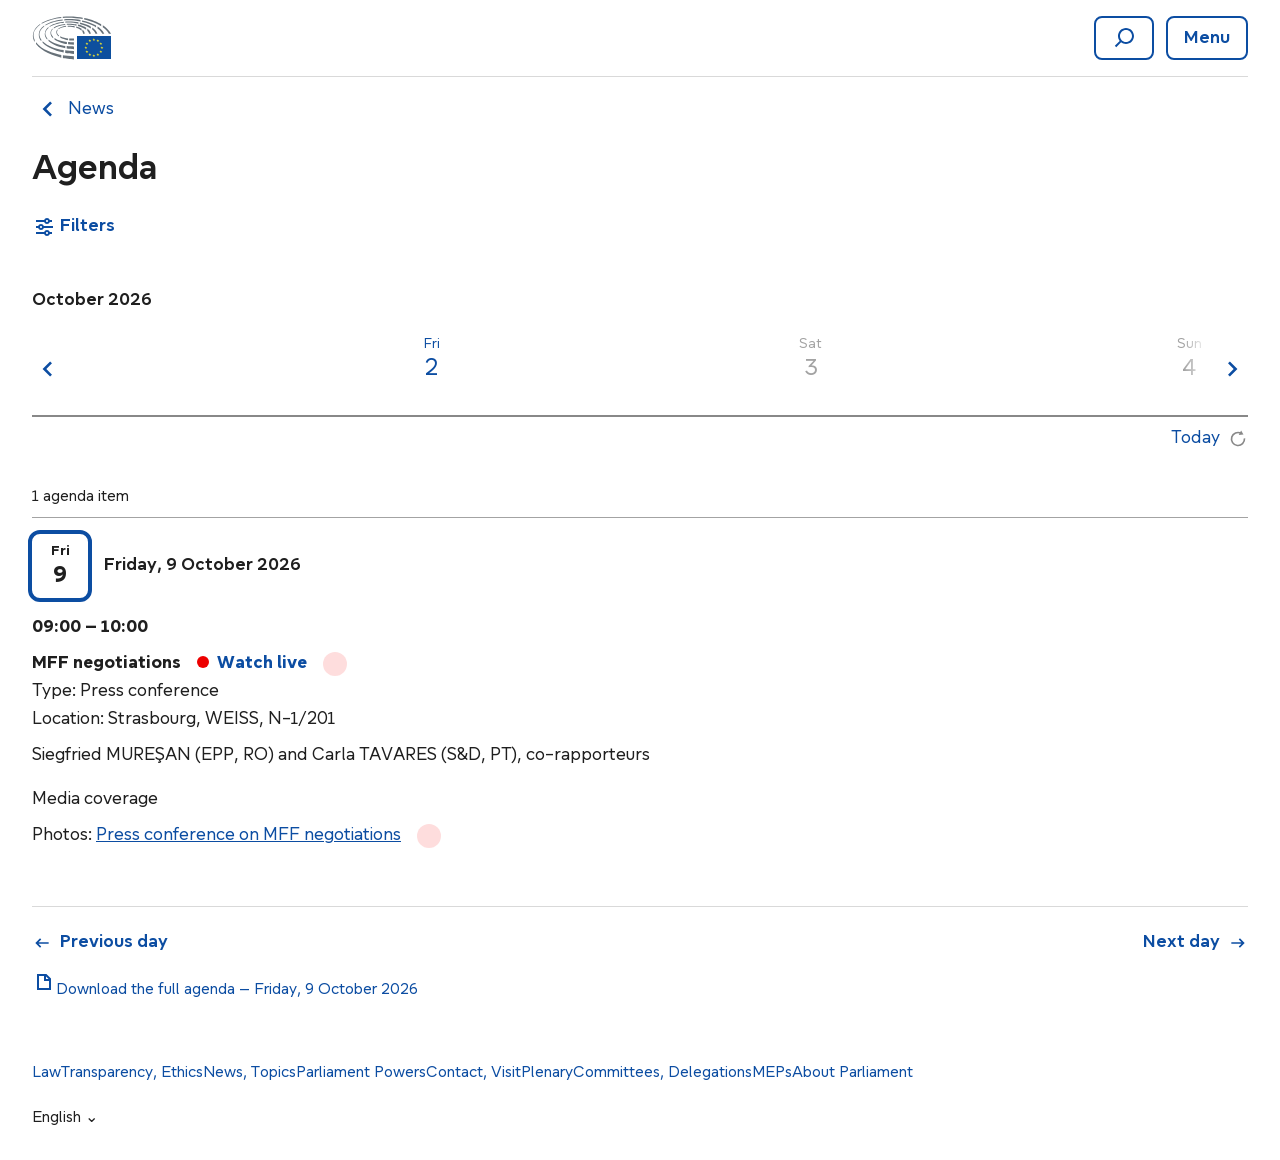
==== commit cd7f8980: "Demo update: dots, date range H2, frozen clock on 9 Oct, replay/streaming layouts, Read more / Close" ====
--- a/agenda-validated-mobile.html
+++ b/agenda-validated-mobile.html
@@ -22,7 +22,7 @@
 <link rel="stylesheet" href="design-system/tokens/typography.css">
 <link rel="stylesheet" href="design-system/tokens/layout.css">
 <link rel="stylesheet" href="agenda-components.css?v=82">
-<link rel="stylesheet" href="agenda-validated.css?v=120">
+<link rel="stylesheet" href="agenda-validated.css?v=130">
 <style>
   /* full-width page, no grey margins: the mobile layout fills whatever (narrow) window it is shown in */
   html, body { background: var(--ep-white); }
@@ -46,13 +46,16 @@
   .m-panel-back { appearance: none; background: none; border: none; cursor: pointer; display: inline-flex; align-items: center; gap: var(--ep-size-4); padding: 0; margin-left: calc(-1 * var(--ep-size-8)); font-family: var(--ep-font-family); font-size: var(--ep-body-l-size); font-weight: 600; color: var(--ep-blue-500); }
   .m-panel-back:hover { color: var(--ep-blue-800); }
   .m-panel-body { flex: 1; overflow-y: auto; padding: var(--ep-size-24) var(--ep-size-32) var(--ep-size-32); }
-  .m-panel-footer { flex-shrink: 0; padding: var(--ep-size-16) var(--ep-size-32); border-top: 1px solid var(--ep-grey-200); }
+  .m-panel-footer { flex-shrink: 0; display: flex; align-items: center; gap: var(--ep-size-16); padding: var(--ep-size-16) var(--ep-size-32); border-top: 1px solid var(--ep-grey-200); }
+  .m-panel-footer .m-cta { flex: 1; width: auto; }
+  .m-panel-footer .click-patch { margin: 0; }
   .m-cta { appearance: none; width: 100%; height: 52px; margin: 0; border: none; border-radius: var(--ep-radius-xs); background: var(--ep-blue-500); color: var(--ep-white); font-family: var(--ep-font-family); font-size: var(--ep-body-l-size); font-weight: 700; cursor: pointer; }
   .m-cta:hover { background: var(--ep-blue-800); }
   .ftoggle { height: var(--ep-size-24); line-height: var(--ep-size-24); font-weight: 600; font-size: var(--ep-body-l-size); display: flex; align-items: center; margin-bottom: var(--ep-size-48); }
   .ag-month { margin-top: 0; }
   .pagination { gap: var(--ep-gap-s); } .nav-btn { padding: var(--ep-padding-3xs) var(--ep-gap-s); } .nav-label { display: none; } /* mobile pagination: arrows only */
-  body.is-range .ag-back { margin-top: 0; } /* Filters already carries the 48px */
+  body.is-range .ag-range { margin-top: 0; } /* Filters already carries the 48px */
+  body.is-range .ag-back { margin-top: var(--ep-size-16); }
   .ag-back { font-size: var(--ep-body-l-size); display: inline-flex; align-items: center; gap: var(--ep-size-8); margin-bottom: var(--ep-size-8); }
   .ag-day { flex-basis: calc(100% / 3); } /* 3 days visible on mobile */
   .ag-foot { display: flex; justify-content: space-between; padding-top: var(--ep-size-24); font-size: var(--ep-body-l-size); font-weight: 600; }
@@ -79,7 +82,7 @@
         <a href="#" id="agClear" hidden>Clear filters ✕</a>
       </div>
       <div class="m-panel-body">
-        <div class="ag-filter-group ag-filter-group--inline"><h3>Agenda view</h3>
+        <div class="ag-filter-group" role="radiogroup" aria-label="Agenda view">
         <label class="ag-opt"><input type="radio" name="agView" value="all" checked> All events</label>
         <label class="ag-opt"><input type="radio" name="agView" value="highlights"> Highlights</label></div>
         <div class="ag-filter-group"><h3>Event types</h3><div id="agTypes"></div></div>
@@ -89,7 +92,7 @@
         <div class="ag-field"><label class="ag-field-label" for="agTo">To</label>
           <div class="dp-native-control"><input type="date" id="agTo" class="dp-native-input"><span class="dp-native-icon" aria-hidden="true"><svg class="icon icon-20" viewBox="0 0 24 24"><path d="M16,5.01v-1h-2v1h-4v-1h-2v1h-3.99v15h15.99V5.01h-4ZM8,7.01v1h2v-1h4v1h2v-1h2v2H6.02v-2h1.99ZM6.02,18.01v-7h11.99v7H6.02Z"/></svg></span></div></div></div>
       </div>
-      <div class="m-panel-footer"><button class="m-cta" id="agShow" type="button">Show results</button></div>
+      <div class="m-panel-footer"><button class="m-cta" id="agShow" type="button">Show results</button><button class="click-patch" type="button" data-for="agShow" aria-hidden="true" tabindex="-1"></button></div>
     </aside>
 
     <p class="ag-month" id="agMonth"></p>
@@ -99,6 +102,7 @@
       <button class="ag-week-arrow" id="agNextWeek" type="button" aria-label="Next week"><svg class="icon icon-32" viewBox="0 0 24 24"><polygon points="10.42 6.33 16.08 11.99 10.42 17.65 9.01 16.24 13.25 11.99 9.01 7.75 10.42 6.33"/></svg></button>
     </div>
       <div class="ag-today-row"><button class="ag-center" id="agCenter" type="button" aria-label="Center on today"><span>Today</span><svg class="icon icon-20 ag-center-icon" viewBox="0 0 24 24" aria-hidden="true"><path d="M19.77 11.32A7.8 7.8 0 1 1 15.66 5.11" fill="none" stroke="currentColor" stroke-width="2" stroke-linecap="butt"/><path d="M18.58 6.66L12.93 7.06L15.75 1.76Z" fill="currentColor" stroke="none"/></svg></button></div>
+    <h2 class="ag-range" id="agRange" hidden></h2>
     <a href="#" class="ag-back" id="agBack" hidden><svg class="icon icon-20" viewBox="0 0 24 24"><polygon points="20 11.01 7.83 11.01 11.08 7.76 9.66 6.35 4 12.01 9.66 17.67 11.07 16.25 7.83 13.01 20 13.01 20 11.01"/></svg> Back to single day</a>
     <div class="ag-meta"><p class="ag-count" id="agCount"></p></div>
       <hr class="divider" id="agRule">
@@ -112,6 +116,6 @@
     <span class="ag-lang">English ⌄</span>
   </footer>
 </div>
-<script src="agenda-validated.js?v=120"></script>
+<script src="agenda-validated.js?v=130"></script>
 </body>
 </html>
--- a/agenda-validated.css
+++ b/agenda-validated.css
@@ -168,7 +168,7 @@
 .ag-filter-group--inline h3 { flex: 0 0 100%; }
 
 /* Range view has no month/timeline: the count line sits 48px under the H1, like the month label does */
-.is-range .ag-back { margin: var(--ep-size-48) 0 var(--ep-size-48); }
+.is-range .ag-back { margin: var(--ep-size-16) 0 var(--ep-size-32); }
 .is-range .ag-meta { margin: 0 0 var(--ep-size-8); }   /* back link under the H1, count 8px above the divider */
 
 /* Range view: DS divider under the result count (16px above, the day heading's own 24px below) */
@@ -225,3 +225,18 @@
 .ag-state { margin-left: var(--ep-size-16); white-space: nowrap; font-weight: 700; }
 .ag-state a { font-weight: 700; }
 .ag-sched { font-weight: 700; }   /* a link like Watch: people open it and wait for the start */
+
+/* "Filter by" sits closer to the first group (the radios): 16px instead of 32px */
+.side-top + .ag-filter-group { margin-top: 0; }
+
+/* demo hint: a small salmon dot next to Show results — it does the same thing (shows the date range) */
+.click-patch { display: inline-block; width: 24px; height: 24px; margin-left: var(--ep-size-16); vertical-align: middle; border: 0; padding: 0; border-radius: 50%; background: color-mix(in srgb, var(--ep-red-200) 45%, transparent); cursor: pointer; transition: background-color 120ms ease; }
+.click-patch:hover { background: var(--ep-red-500); }
+
+/* date range view: the range as an H2 above the Back to single day link */
+.ag-range { margin: var(--ep-size-48) 0 0; font-size: var(--ep-heading-xl-size); line-height: var(--ep-heading-xl-line); font-weight: 600; }
+.ag-range[hidden] { display: none; }
+
+/* demo dots next to Watch and next to the photoset link (anchors: same destination as the link they follow) */
+a.click-patch { text-decoration: none; }
+.ag-media .ag-media-row a.click-patch { display: inline-block; margin-left: var(--ep-size-16); text-decoration: none; }
